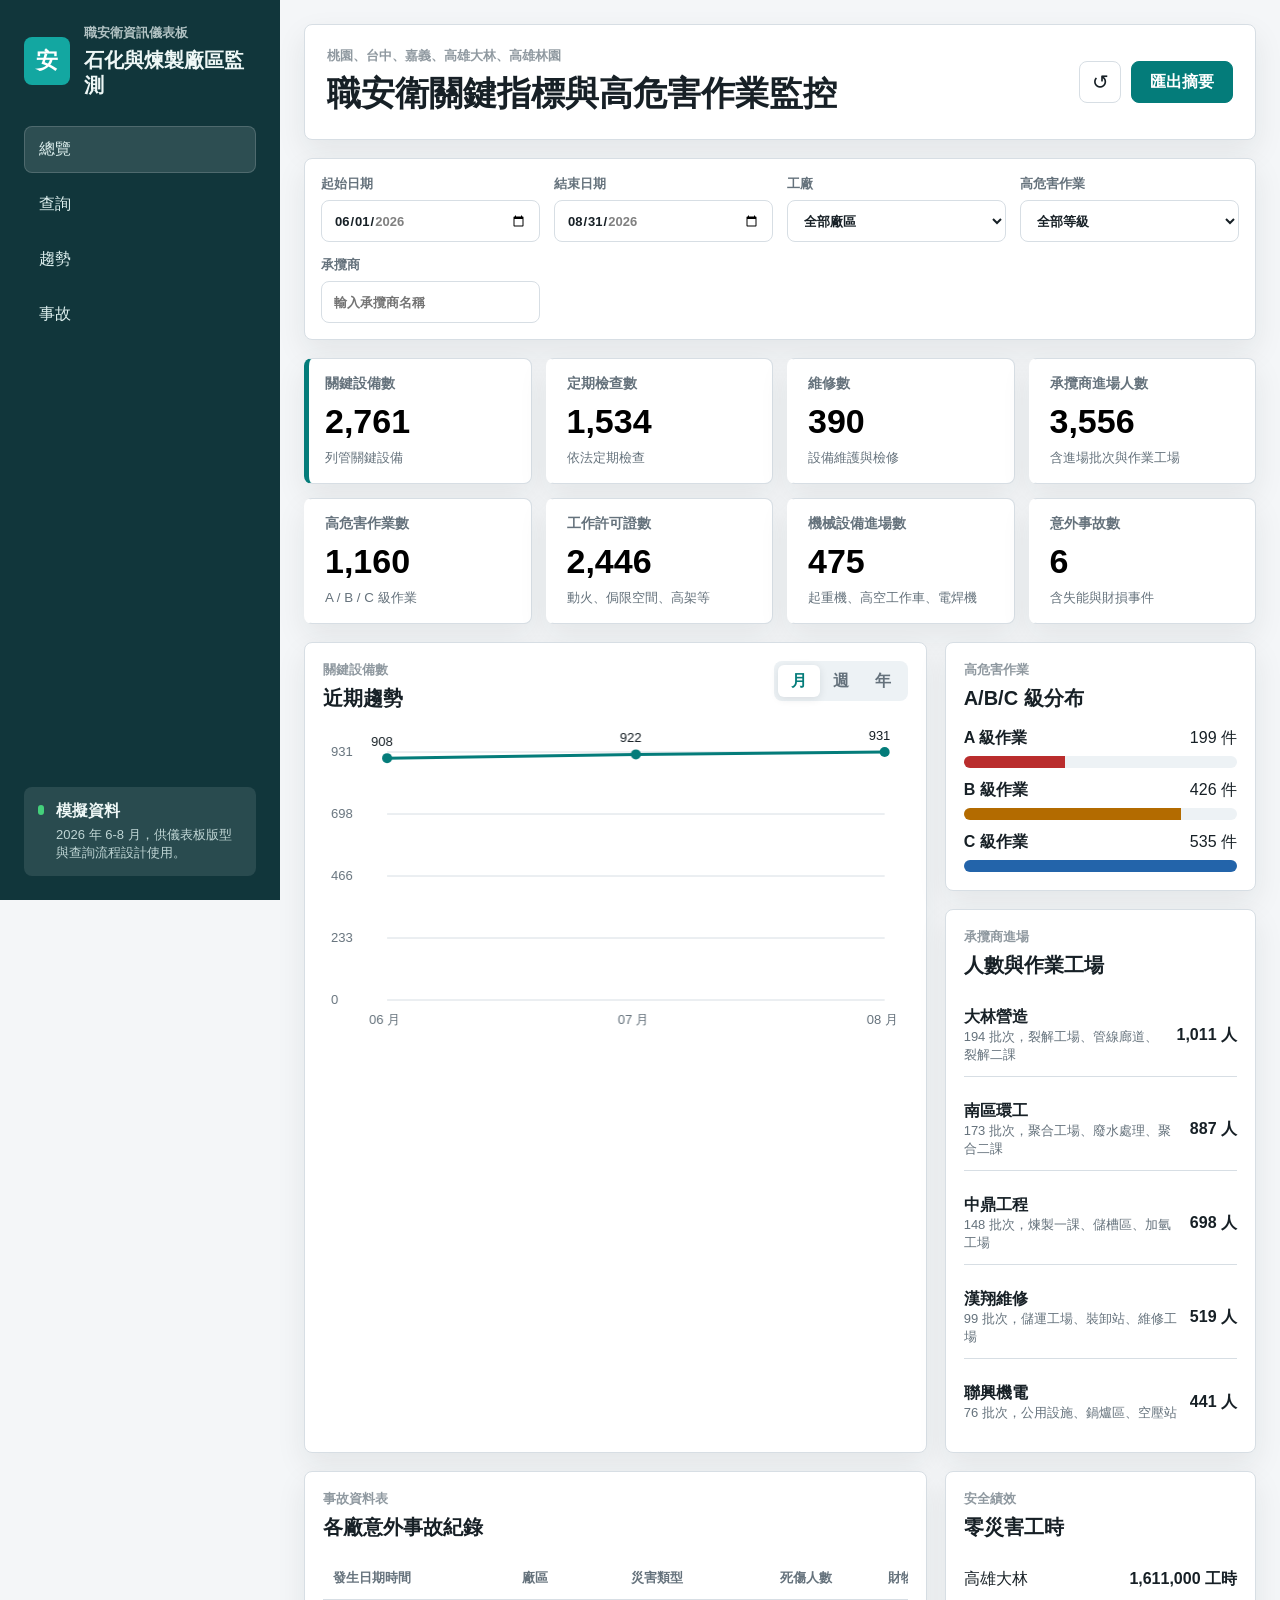
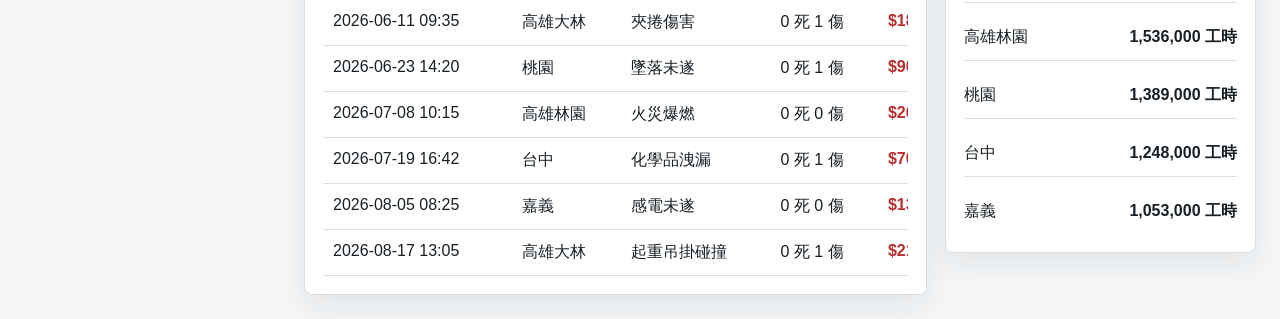
==== index.html @ ae8f13dd "1150528" ====
<!doctype html>
<html lang="zh-Hant">
<head>
  <meta charset="utf-8">
  <meta name="viewport" content="width=device-width, initial-scale=1">
  <title>職安衛資訊儀表板</title>
  <link rel="stylesheet" href="styles.css">
</head>
<body>
  <div class="app-shell">
    <aside class="sidebar" aria-label="主要導覽">
      <div class="brand">
        <div class="brand-mark">安</div>
        <div>
          <p class="eyebrow">職安衛資訊儀表板</p>
          <h1>石化與煉製廠區監測</h1>
        </div>
      </div>
      <nav>
        <a class="active" href="#overview">總覽</a>
        <a href="#query">查詢</a>
        <a href="#trend">趨勢</a>
        <a href="#incident">事故</a>
      </nav>
      <div class="status-panel">
        <span class="status-dot"></span>
        <div>
          <strong>模擬資料</strong>
          <p>2026 年 6-8 月，供儀表板版型與查詢流程設計使用。</p>
        </div>
      </div>
    </aside>

    <main>
      <section class="topbar">
        <div>
          <p class="eyebrow">桃園、台中、嘉義、高雄大林、高雄林園</p>
          <h2>職安衛關鍵指標與高危害作業監控</h2>
        </div>
        <div class="topbar-actions">
          <button class="icon-button" id="resetFilters" title="重設查詢條件" aria-label="重設查詢條件">↺</button>
          <button class="primary-button" id="exportSummary">匯出摘要</button>
        </div>
      </section>

      <section class="filters" id="query" aria-label="查詢條件">
        <label>
          起始日期
          <input id="startDateFilter" type="date" value="2026-06-01" min="2026-06-01" max="2026-08-31">
        </label>
        <label>
          結束日期
          <input id="endDateFilter" type="date" value="2026-08-31" min="2026-06-01" max="2026-08-31">
        </label>
        <label>
          工廠
          <select id="plantFilter">
            <option value="all">全部廠區</option>
          </select>
        </label>
        <label>
          高危害作業
          <select id="hazardFilter">
            <option value="all">全部等級</option>
            <option value="A">A 級作業</option>
            <option value="B">B 級作業</option>
            <option value="C">C 級作業</option>
          </select>
        </label>
        <label>
          承攬商
          <input id="contractorFilter" type="search" placeholder="輸入承攬商名稱">
        </label>
      </section>

      <section class="summary-grid" id="overview" aria-label="關鍵指標">
        <button class="metric-card active" data-metric="equipment">
          <span>關鍵設備數</span>
          <strong id="metricEquipment">0</strong>
          <small>列管關鍵設備</small>
        </button>
        <button class="metric-card" data-metric="inspection">
          <span>定期檢查數</span>
          <strong id="metricInspection">0</strong>
          <small>依法定期檢查</small>
        </button>
        <button class="metric-card" data-metric="maintenance">
          <span>維修數</span>
          <strong id="metricMaintenance">0</strong>
          <small>設備維護與檢修</small>
        </button>
        <button class="metric-card" data-metric="contractors">
          <span>承攬商進場人數</span>
          <strong id="metricContractors">0</strong>
          <small>含進場批次與作業工場</small>
        </button>
        <button class="metric-card" data-metric="hazard">
          <span>高危害作業數</span>
          <strong id="metricHazard">0</strong>
          <small>A / B / C 級作業</small>
        </button>
        <button class="metric-card" data-metric="permits">
          <span>工作許可證數</span>
          <strong id="metricPermits">0</strong>
          <small>動火、侷限空間、高架等</small>
        </button>
        <button class="metric-card" data-metric="machines">
          <span>機械設備進場數</span>
          <strong id="metricMachines">0</strong>
          <small>起重機、高空工作車、電焊機</small>
        </button>
        <button class="metric-card danger" data-metric="incidents">
          <span>意外事故數</span>
          <strong id="metricIncidents">0</strong>
          <small>含失能與財損事件</small>
        </button>
      </section>

      <section class="content-grid">
        <article class="panel large" id="trend">
          <div class="panel-header">
            <div>
              <p class="eyebrow" id="trendSubtitle">關鍵設備數</p>
              <h3>近期趨勢</h3>
            </div>
            <div class="segmented" role="group" aria-label="趨勢粒度">
              <button class="active" data-grain="month">月</button>
              <button data-grain="week">週</button>
              <button data-grain="year">年</button>
            </div>
          </div>
          <canvas id="trendCanvas" width="900" height="320" aria-label="近期趨勢圖"></canvas>
        </article>

        <article class="panel">
          <div class="panel-header">
            <div>
              <p class="eyebrow">高危害作業</p>
              <h3>A/B/C 級分布</h3>
            </div>
          </div>
          <div class="hazard-bars" id="hazardBars"></div>
        </article>

        <article class="panel">
          <div class="panel-header">
            <div>
              <p class="eyebrow">承攬商進場</p>
              <h3>人數與作業工場</h3>
            </div>
          </div>
          <div class="contractor-list" id="contractorList"></div>
        </article>
      </section>

      <section class="content-grid bottom-grid">
        <article class="panel large" id="incident">
          <div class="panel-header">
            <div>
              <p class="eyebrow">事故資料表</p>
              <h3>各廠意外事故紀錄</h3>
            </div>
          </div>
          <div class="table-wrap">
            <table>
              <thead>
                <tr>
                  <th>發生日期時間</th>
                  <th>廠區</th>
                  <th>災害類型</th>
                  <th>死傷人數</th>
                  <th>財物損失</th>
                  <th>停工天數</th>
                </tr>
              </thead>
              <tbody id="incidentRows"></tbody>
            </table>
          </div>
        </article>

        <article class="panel">
          <div class="panel-header">
            <div>
              <p class="eyebrow">安全績效</p>
              <h3>零災害工時</h3>
            </div>
          </div>
          <div class="zero-hours" id="zeroHours"></div>
        </article>
      </section>
    </main>
  </div>

  <script src="app.js"></script>
</body>
</html>
---- styles.css ----
:root {
  --bg: #f4f6f8;
  --surface: #ffffff;
  --surface-2: #edf2f5;
  --ink: #172026;
  --muted: #65727c;
  --line: #d7dee4;
  --teal: #047c7a;
  --blue: #2364aa;
  --amber: #b36b00;
  --red: #ba2d2d;
  --green: #247a3d;
  --shadow: 0 12px 30px rgba(23, 32, 38, 0.08);
}

* {
  box-sizing: border-box;
}

body {
  margin: 0;
  color: var(--ink);
  background: var(--bg);
  font-family: "Microsoft JhengHei", "Noto Sans TC", Arial, sans-serif;
}

button,
input,
select {
  font: inherit;
}

button {
  cursor: pointer;
}

.app-shell {
  min-height: 100vh;
  display: grid;
  grid-template-columns: 280px minmax(0, 1fr);
}

.sidebar {
  position: sticky;
  top: 0;
  height: 100vh;
  padding: 24px;
  color: #eef7f6;
  background: #11363b;
  display: flex;
  flex-direction: column;
  gap: 28px;
}

.brand {
  display: flex;
  gap: 14px;
  align-items: center;
}

.brand-mark {
  width: 48px;
  height: 48px;
  border-radius: 8px;
  background: #13a7a1;
  color: white;
  display: grid;
  place-items: center;
  font-weight: 800;
  font-size: 22px;
}

.brand h1,
.topbar h2,
.panel h3 {
  margin: 0;
  letter-spacing: 0;
}

.brand h1 {
  font-size: 20px;
  line-height: 1.25;
}

.eyebrow {
  margin: 0 0 6px;
  color: inherit;
  opacity: 0.72;
  font-size: 13px;
  font-weight: 700;
}

nav {
  display: grid;
  gap: 8px;
}

nav a {
  color: #dceeed;
  text-decoration: none;
  padding: 12px 14px;
  border-radius: 8px;
  border: 1px solid transparent;
}

nav a.active,
nav a:hover {
  background: rgba(255, 255, 255, 0.12);
  border-color: rgba(255, 255, 255, 0.16);
}

.status-panel {
  margin-top: auto;
  display: flex;
  gap: 12px;
  padding: 14px;
  border-radius: 8px;
  background: rgba(255, 255, 255, 0.1);
}

.status-panel p {
  margin: 4px 0 0;
  color: #bfd5d4;
  font-size: 13px;
}

.status-dot {
  width: 10px;
  height: 10px;
  margin-top: 4px;
  border-radius: 999px;
  background: #44d07b;
}

main {
  padding: 24px;
  display: grid;
  gap: 18px;
}

.topbar,
.filters,
.panel,
.metric-card {
  background: var(--surface);
  border: 1px solid var(--line);
  box-shadow: var(--shadow);
}

.topbar {
  display: flex;
  justify-content: space-between;
  gap: 16px;
  align-items: center;
  padding: 22px;
  border-radius: 8px;
}

.topbar .eyebrow,
.panel .eyebrow {
  color: var(--muted);
}

.topbar h2 {
  font-size: clamp(24px, 3vw, 34px);
}

.topbar-actions {
  display: flex;
  gap: 10px;
  flex-wrap: wrap;
}

.icon-button,
.primary-button {
  min-height: 42px;
  border-radius: 8px;
  border: 1px solid var(--line);
  background: var(--surface);
  color: var(--ink);
}

.icon-button {
  width: 42px;
  font-size: 20px;
}

.primary-button {
  padding: 0 18px;
  background: var(--teal);
  color: #fff;
  border-color: var(--teal);
  font-weight: 700;
}

.filters {
  display: grid;
  grid-template-columns: repeat(4, minmax(150px, 1fr));
  gap: 14px;
  padding: 16px;
  border-radius: 8px;
}

label {
  display: grid;
  gap: 7px;
  color: var(--muted);
  font-size: 13px;
  font-weight: 700;
}

select,
input {
  width: 100%;
  min-height: 42px;
  border-radius: 8px;
  border: 1px solid var(--line);
  background: var(--surface);
  color: var(--ink);
  padding: 0 12px;
}

.summary-grid {
  display: grid;
  grid-template-columns: repeat(4, minmax(0, 1fr));
  gap: 14px;
}

.metric-card {
  min-height: 126px;
  border-radius: 8px;
  padding: 16px;
  text-align: left;
  display: grid;
  gap: 6px;
  align-content: space-between;
  border-left: 5px solid transparent;
}

.metric-card span {
  color: var(--muted);
  font-size: 14px;
  font-weight: 700;
}

.metric-card strong {
  font-size: 34px;
  line-height: 1;
}

.metric-card small {
  color: var(--muted);
}

.metric-card.active {
  border-left-color: var(--teal);
}

.metric-card.danger.active {
  border-left-color: var(--red);
}

.content-grid {
  display: grid;
  grid-template-columns: minmax(0, 2fr) minmax(300px, 1fr);
  gap: 18px;
}

.bottom-grid {
  align-items: start;
}

.panel {
  border-radius: 8px;
  padding: 18px;
  min-width: 0;
}

.panel.large {
  grid-row: span 2;
}

.panel-header {
  display: flex;
  align-items: start;
  justify-content: space-between;
  gap: 12px;
  margin-bottom: 16px;
}

.panel h3 {
  font-size: 20px;
}

.segmented {
  display: inline-flex;
  padding: 4px;
  background: var(--surface-2);
  border-radius: 8px;
}

.segmented button {
  border: 0;
  min-width: 42px;
  min-height: 32px;
  border-radius: 6px;
  background: transparent;
  color: var(--muted);
  font-weight: 700;
}

.segmented button.active {
  background: var(--surface);
  color: var(--teal);
  box-shadow: 0 2px 8px rgba(23, 32, 38, 0.1);
}

canvas {
  width: 100%;
  height: 320px;
  display: block;
}

.hazard-bars,
.contractor-list,
.zero-hours {
  display: grid;
  gap: 12px;
}

.bar-row {
  display: grid;
  gap: 7px;
}

.bar-meta,
.list-row,
.zero-row {
  display: flex;
  justify-content: space-between;
  gap: 12px;
  align-items: center;
}

.bar-track {
  height: 12px;
  background: var(--surface-2);
  border-radius: 999px;
  overflow: hidden;
}

.bar-fill {
  height: 100%;
  background: var(--teal);
}

.bar-fill.a {
  background: var(--red);
}

.bar-fill.b {
  background: var(--amber);
}

.bar-fill.c {
  background: var(--blue);
}

.list-row,
.zero-row {
  padding: 12px 0;
  border-bottom: 1px solid var(--line);
}

.list-row:last-child,
.zero-row:last-child {
  border-bottom: 0;
}

.list-row strong,
.zero-row strong {
  white-space: nowrap;
}

.meta-text {
  color: var(--muted);
  font-size: 13px;
}

.table-wrap {
  overflow-x: auto;
}

table {
  width: 100%;
  border-collapse: collapse;
  min-width: 760px;
}

th,
td {
  padding: 12px 10px;
  border-bottom: 1px solid var(--line);
  text-align: left;
  vertical-align: top;
}

th {
  color: var(--muted);
  font-size: 13px;
  white-space: nowrap;
}

.loss {
  color: var(--red);
  font-weight: 700;
}

@media (max-width: 1120px) {
  .app-shell {
    grid-template-columns: 1fr;
  }

  .sidebar {
    position: static;
    height: auto;
  }

  nav {
    grid-template-columns: repeat(4, 1fr);
  }

  .filters,
  .summary-grid {
    grid-template-columns: repeat(2, minmax(0, 1fr));
  }
}

@media (max-width: 760px) {
  main,
  .sidebar {
    padding: 16px;
  }

  .topbar,
  .panel-header,
  .content-grid {
    display: grid;
  }

  .content-grid {
    grid-template-columns: 1fr;
  }

  .filters,
  .summary-grid,
  nav {
    grid-template-columns: 1fr;
  }

  .topbar h2 {
    font-size: 24px;
  }
}
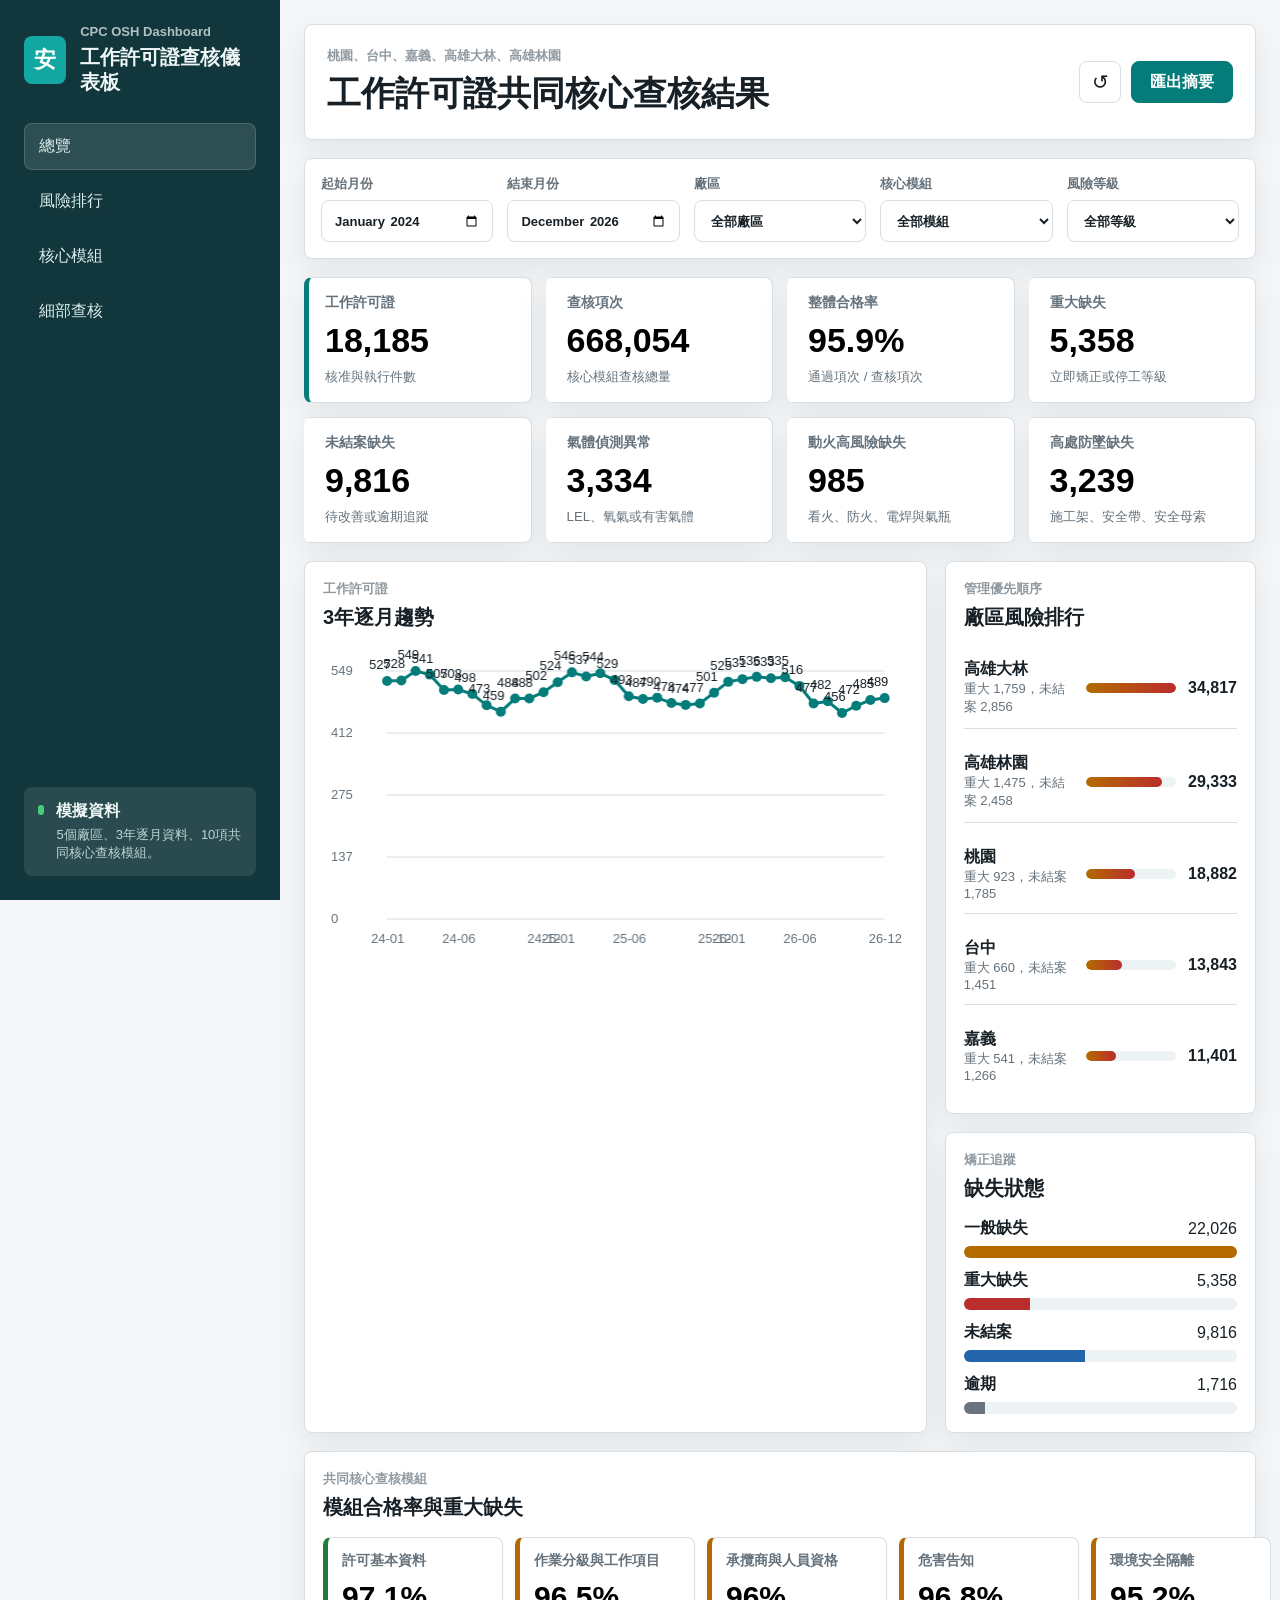
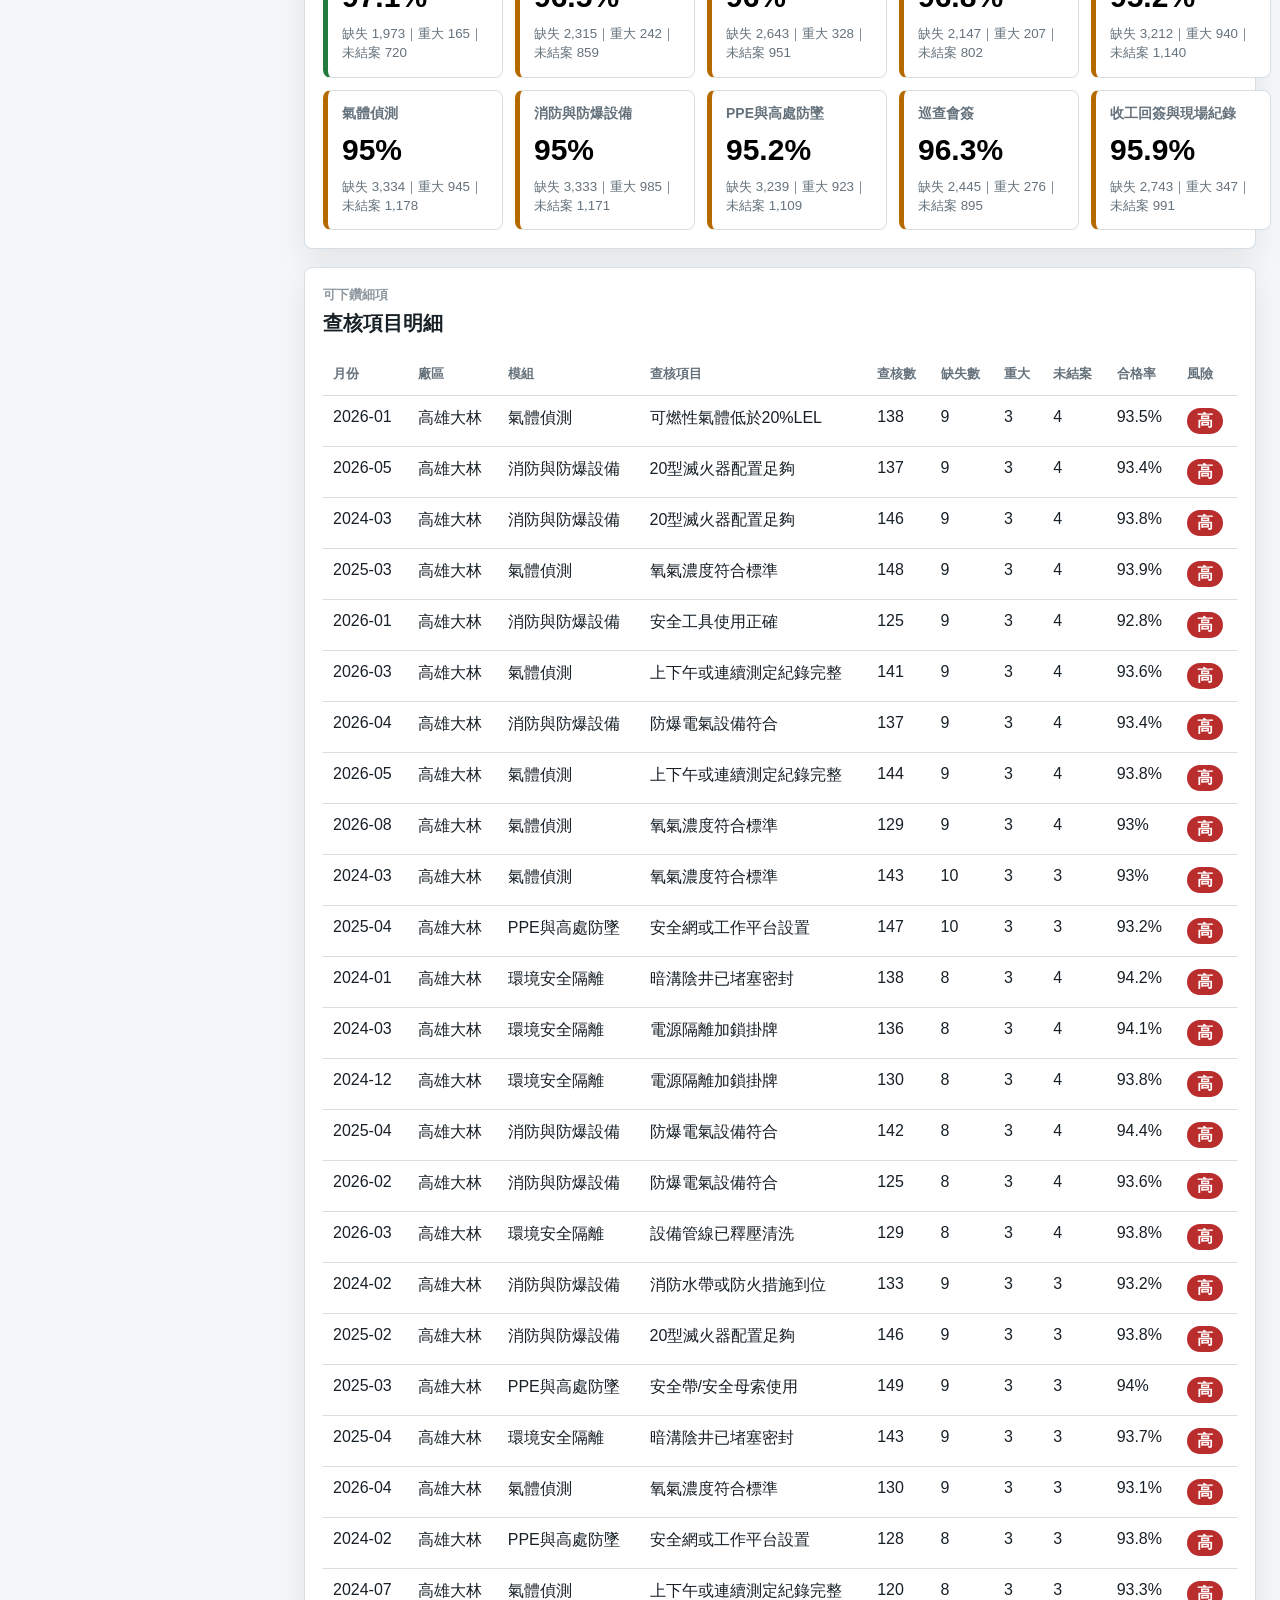
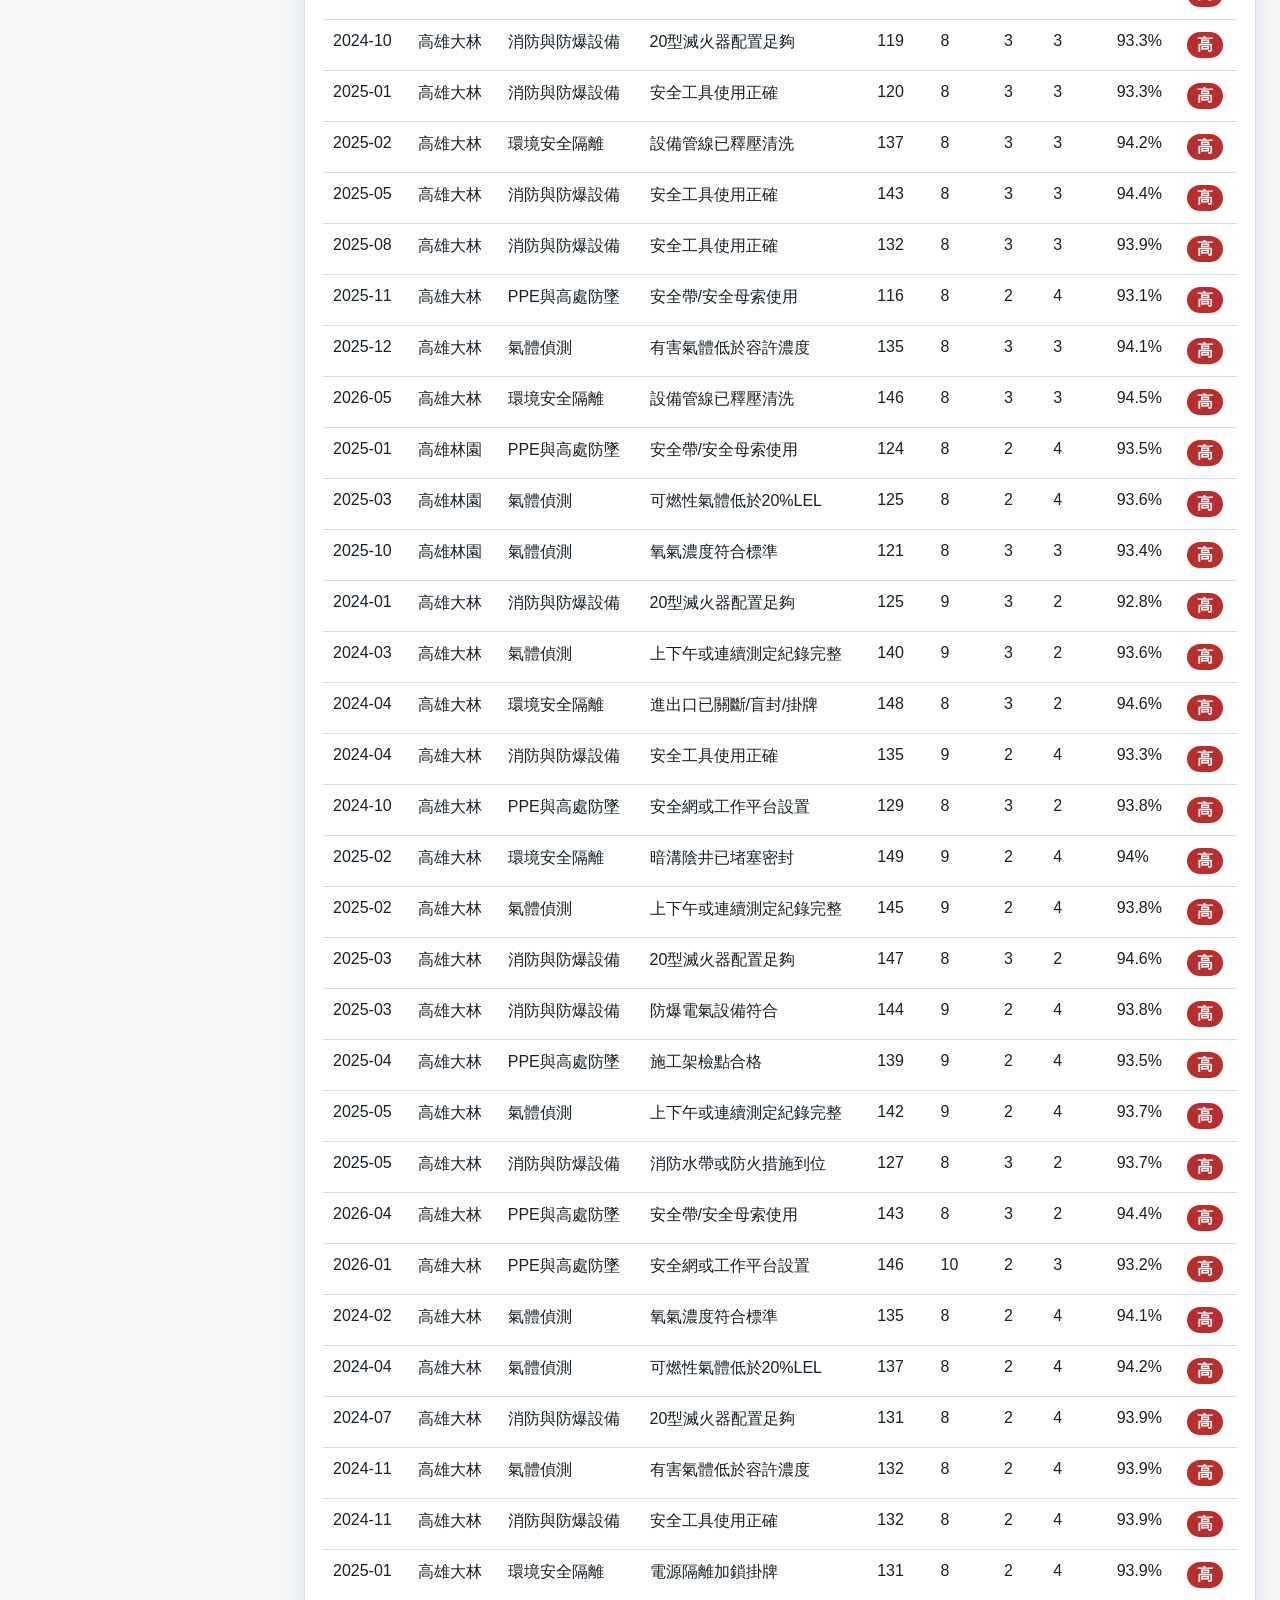
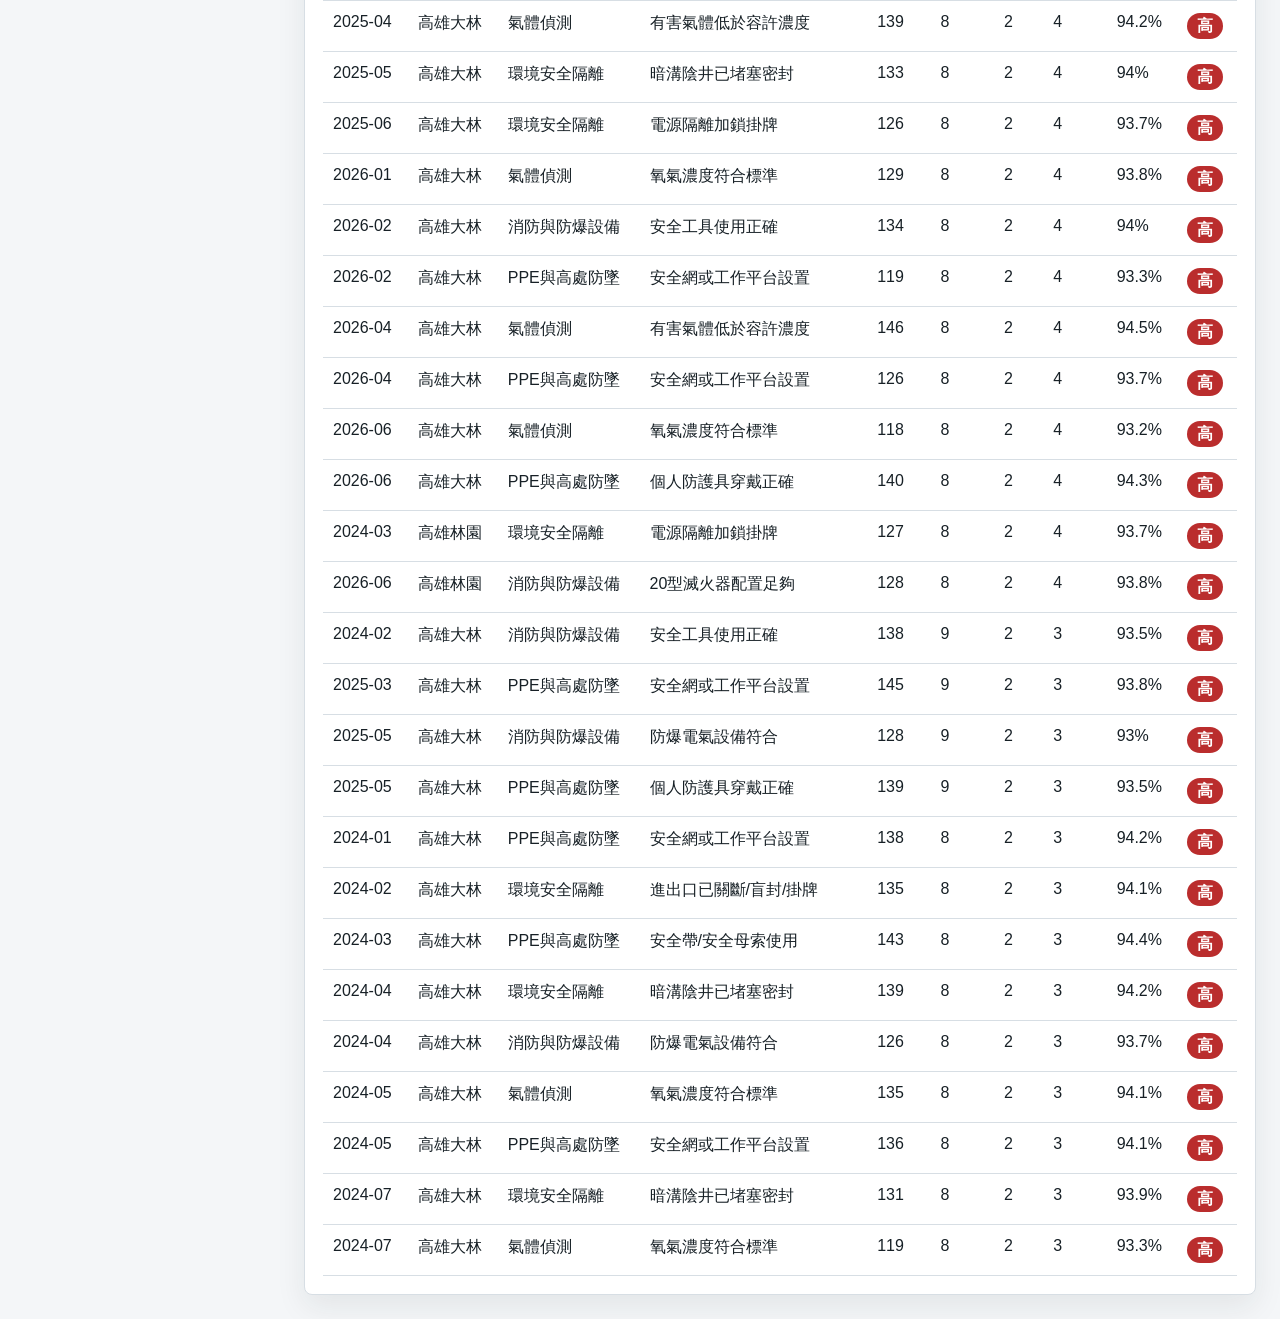
==== commit 2138f230: "1150530" ====
--- a/index.html
+++ b/index.html
@@ -3,30 +3,30 @@
 <head>
   <meta charset="utf-8">
   <meta name="viewport" content="width=device-width, initial-scale=1">
-  <title>職安衛資訊儀表板</title>
+  <title>職安衛工作許可證查核儀表板</title>
   <link rel="stylesheet" href="styles.css">
 </head>
 <body>
   <div class="app-shell">
-    <aside class="sidebar" aria-label="主要導覽">
+    <aside class="sidebar" aria-label="主選單">
       <div class="brand">
         <div class="brand-mark">安</div>
         <div>
-          <p class="eyebrow">職安衛資訊儀表板</p>
-          <h1>石化與煉製廠區監測</h1>
+          <p class="eyebrow">CPC OSH Dashboard</p>
+          <h1>工作許可證查核儀表板</h1>
         </div>
       </div>
       <nav>
         <a class="active" href="#overview">總覽</a>
-        <a href="#query">查詢</a>
-        <a href="#trend">趨勢</a>
-        <a href="#incident">事故</a>
+        <a href="#risk">風險排行</a>
+        <a href="#modules">核心模組</a>
+        <a href="#details">細部查核</a>
       </nav>
       <div class="status-panel">
         <span class="status-dot"></span>
         <div>
           <strong>模擬資料</strong>
-          <p>2026 年 6-8 月，供儀表板版型與查詢流程設計使用。</p>
+          <p>5個廠區、3年逐月資料、10項共同核心查核模組。</p>
         </div>
       </div>
     </aside>
@@ -35,162 +35,161 @@
       <section class="topbar">
         <div>
           <p class="eyebrow">桃園、台中、嘉義、高雄大林、高雄林園</p>
-          <h2>職安衛關鍵指標與高危害作業監控</h2>
+          <h2>工作許可證共同核心查核結果</h2>
         </div>
         <div class="topbar-actions">
-          <button class="icon-button" id="resetFilters" title="重設查詢條件" aria-label="重設查詢條件">↺</button>
+          <button class="icon-button" id="resetFilters" title="重設篩選" aria-label="重設篩選">↺</button>
           <button class="primary-button" id="exportSummary">匯出摘要</button>
         </div>
       </section>
 
-      <section class="filters" id="query" aria-label="查詢條件">
+      <section class="filters" aria-label="篩選條件">
         <label>
-          起始日期
-          <input id="startDateFilter" type="date" value="2026-06-01" min="2026-06-01" max="2026-08-31">
+          起始月份
+          <input id="startMonthFilter" type="month" value="2024-01" min="2024-01" max="2026-12">
         </label>
         <label>
-          結束日期
-          <input id="endDateFilter" type="date" value="2026-08-31" min="2026-06-01" max="2026-08-31">
+          結束月份
+          <input id="endMonthFilter" type="month" value="2026-12" min="2024-01" max="2026-12">
         </label>
         <label>
-          工廠
+          廠區
           <select id="plantFilter">
             <option value="all">全部廠區</option>
           </select>
         </label>
         <label>
-          高危害作業
-          <select id="hazardFilter">
-            <option value="all">全部等級</option>
-            <option value="A">A 級作業</option>
-            <option value="B">B 級作業</option>
-            <option value="C">C 級作業</option>
+          核心模組
+          <select id="moduleFilter">
+            <option value="all">全部模組</option>
           </select>
         </label>
         <label>
-          承攬商
-          <input id="contractorFilter" type="search" placeholder="輸入承攬商名稱">
+          風險等級
+          <select id="riskFilter">
+            <option value="all">全部等級</option>
+            <option value="高">高</option>
+            <option value="中">中</option>
+            <option value="低">低</option>
+          </select>
         </label>
       </section>
 
       <section class="summary-grid" id="overview" aria-label="關鍵指標">
-        <button class="metric-card active" data-metric="equipment">
-          <span>關鍵設備數</span>
-          <strong id="metricEquipment">0</strong>
-          <small>列管關鍵設備</small>
+        <button class="metric-card active" data-metric="permits">
+          <span>工作許可證</span>
+          <strong id="metricPermits">0</strong>
+          <small>核准與執行件數</small>
         </button>
-        <button class="metric-card" data-metric="inspection">
-          <span>定期檢查數</span>
-          <strong id="metricInspection">0</strong>
-          <small>依法定期檢查</small>
+        <button class="metric-card" data-metric="checks">
+          <span>查核項次</span>
+          <strong id="metricChecks">0</strong>
+          <small>核心模組查核總量</small>
         </button>
-        <button class="metric-card" data-metric="maintenance">
-          <span>維修數</span>
-          <strong id="metricMaintenance">0</strong>
-          <small>設備維護與檢修</small>
+        <button class="metric-card" data-metric="passRate">
+          <span>整體合格率</span>
+          <strong id="metricPassRate">0%</strong>
+          <small>通過項次 / 查核項次</small>
         </button>
-        <button class="metric-card" data-metric="contractors">
-          <span>承攬商進場人數</span>
-          <strong id="metricContractors">0</strong>
-          <small>含進場批次與作業工場</small>
+        <button class="metric-card danger" data-metric="critical">
+          <span>重大缺失</span>
+          <strong id="metricCritical">0</strong>
+          <small>立即矯正或停工等級</small>
         </button>
-        <button class="metric-card" data-metric="hazard">
-          <span>高危害作業數</span>
-          <strong id="metricHazard">0</strong>
-          <small>A / B / C 級作業</small>
+        <button class="metric-card" data-metric="open">
+          <span>未結案缺失</span>
+          <strong id="metricOpen">0</strong>
+          <small>待改善或逾期追蹤</small>
         </button>
-        <button class="metric-card" data-metric="permits">
-          <span>工作許可證數</span>
-          <strong id="metricPermits">0</strong>
-          <small>動火、侷限空間、高架等</small>
+        <button class="metric-card" data-metric="gas">
+          <span>氣體偵測異常</span>
+          <strong id="metricGas">0</strong>
+          <small>LEL、氧氣或有害氣體</small>
         </button>
-        <button class="metric-card" data-metric="machines">
-          <span>機械設備進場數</span>
-          <strong id="metricMachines">0</strong>
-          <small>起重機、高空工作車、電焊機</small>
+        <button class="metric-card" data-metric="hotWork">
+          <span>動火高風險缺失</span>
+          <strong id="metricHotWork">0</strong>
+          <small>看火、防火、電焊與氣瓶</small>
         </button>
-        <button class="metric-card danger" data-metric="incidents">
-          <span>意外事故數</span>
-          <strong id="metricIncidents">0</strong>
-          <small>含失能與財損事件</small>
+        <button class="metric-card" data-metric="highWork">
+          <span>高處防墜缺失</span>
+          <strong id="metricHighWork">0</strong>
+          <small>施工架、安全帶、安全母索</small>
         </button>
       </section>
 
       <section class="content-grid">
-        <article class="panel large" id="trend">
+        <article class="panel large">
           <div class="panel-header">
             <div>
-              <p class="eyebrow" id="trendSubtitle">關鍵設備數</p>
-              <h3>近期趨勢</h3>
-            </div>
-            <div class="segmented" role="group" aria-label="趨勢粒度">
-              <button class="active" data-grain="month">月</button>
-              <button data-grain="week">週</button>
-              <button data-grain="year">年</button>
+              <p class="eyebrow" id="trendSubtitle">工作許可證</p>
+              <h3>3年逐月趨勢</h3>
             </div>
           </div>
-          <canvas id="trendCanvas" width="900" height="320" aria-label="近期趨勢圖"></canvas>
+          <canvas id="trendCanvas" width="900" height="320" aria-label="月趨勢圖"></canvas>
+        </article>
+
+        <article class="panel" id="risk">
+          <div class="panel-header">
+            <div>
+              <p class="eyebrow">管理優先順序</p>
+              <h3>廠區風險排行</h3>
+            </div>
+          </div>
+          <div class="plant-risk-list" id="plantRiskList"></div>
         </article>
 
         <article class="panel">
           <div class="panel-header">
             <div>
-              <p class="eyebrow">高危害作業</p>
-              <h3>A/B/C 級分布</h3>
+              <p class="eyebrow">矯正追蹤</p>
+              <h3>缺失狀態</h3>
             </div>
           </div>
-          <div class="hazard-bars" id="hazardBars"></div>
-        </article>
-
-        <article class="panel">
-          <div class="panel-header">
-            <div>
-              <p class="eyebrow">承攬商進場</p>
-              <h3>人數與作業工場</h3>
-            </div>
-          </div>
-          <div class="contractor-list" id="contractorList"></div>
+          <div class="status-bars" id="statusBars"></div>
         </article>
       </section>
 
-      <section class="content-grid bottom-grid">
-        <article class="panel large" id="incident">
-          <div class="panel-header">
-            <div>
-              <p class="eyebrow">事故資料表</p>
-              <h3>各廠意外事故紀錄</h3>
-            </div>
+      <section class="panel" id="modules">
+        <div class="panel-header">
+          <div>
+            <p class="eyebrow">共同核心查核模組</p>
+            <h3>模組合格率與重大缺失</h3>
           </div>
-          <div class="table-wrap">
-            <table>
-              <thead>
-                <tr>
-                  <th>發生日期時間</th>
-                  <th>廠區</th>
-                  <th>災害類型</th>
-                  <th>死傷人數</th>
-                  <th>財物損失</th>
-                  <th>停工天數</th>
-                </tr>
-              </thead>
-              <tbody id="incidentRows"></tbody>
-            </table>
+        </div>
+        <div class="module-grid" id="moduleGrid"></div>
+      </section>
+
+      <section class="panel" id="details">
+        <div class="panel-header">
+          <div>
+            <p class="eyebrow">可下鑽細項</p>
+            <h3>查核項目明細</h3>
           </div>
-        </article>
-
-        <article class="panel">
-          <div class="panel-header">
-            <div>
-              <p class="eyebrow">安全績效</p>
-              <h3>零災害工時</h3>
-            </div>
-          </div>
-          <div class="zero-hours" id="zeroHours"></div>
-        </article>
+        </div>
+        <div class="table-wrap">
+          <table>
+            <thead>
+              <tr>
+                <th>月份</th>
+                <th>廠區</th>
+                <th>模組</th>
+                <th>查核項目</th>
+                <th>查核數</th>
+                <th>缺失數</th>
+                <th>重大</th>
+                <th>未結案</th>
+                <th>合格率</th>
+                <th>風險</th>
+              </tr>
+            </thead>
+            <tbody id="detailRows"></tbody>
+          </table>
+        </div>
       </section>
     </main>
   </div>
 
   <script src="app.js"></script>
 </body>
-</html>+</html>
--- a/styles.css
+++ b/styles.css
@@ -195,7 +195,7 @@
 
 .filters {
   display: grid;
-  grid-template-columns: repeat(4, minmax(150px, 1fr));
+  grid-template-columns: repeat(5, minmax(150px, 1fr));
   gap: 14px;
   padding: 16px;
   border-radius: 8px;
@@ -321,9 +321,9 @@
   display: block;
 }
 
-.hazard-bars,
-.contractor-list,
-.zero-hours {
+.status-bars,
+.plant-risk-list,
+.module-grid {
   display: grid;
   gap: 12px;
 }
@@ -334,8 +334,7 @@
 }
 
 .bar-meta,
-.list-row,
-.zero-row {
+.risk-row {
   display: flex;
   justify-content: space-between;
   gap: 12px;
@@ -366,20 +365,99 @@
   background: var(--blue);
 }
 
-.list-row,
-.zero-row {
+.bar-fill.d {
+  background: #6b7280;
+}
+
+.risk-row {
   padding: 12px 0;
   border-bottom: 1px solid var(--line);
 }
 
-.list-row:last-child,
-.zero-row:last-child {
+.risk-row:last-child {
   border-bottom: 0;
 }
 
-.list-row strong,
-.zero-row strong {
+.risk-row strong {
   white-space: nowrap;
+}
+
+.risk-meter {
+  flex: 1;
+  min-width: 90px;
+  height: 10px;
+  border-radius: 999px;
+  background: var(--surface-2);
+  overflow: hidden;
+}
+
+.risk-meter span {
+  display: block;
+  height: 100%;
+  border-radius: inherit;
+  background: linear-gradient(90deg, var(--amber), var(--red));
+}
+
+.module-grid {
+  grid-template-columns: repeat(5, minmax(180px, 1fr));
+}
+
+.module-card {
+  min-height: 132px;
+  padding: 14px;
+  border-radius: 8px;
+  border: 1px solid var(--line);
+  background: var(--surface);
+  text-align: left;
+  display: grid;
+  align-content: space-between;
+  gap: 10px;
+  border-left: 5px solid var(--green);
+}
+
+.module-card span {
+  color: var(--muted);
+  font-size: 14px;
+  font-weight: 700;
+}
+
+.module-card strong {
+  font-size: 30px;
+}
+
+.module-card small {
+  color: var(--muted);
+  line-height: 1.45;
+}
+
+.module-card.warn {
+  border-left-color: var(--amber);
+}
+
+.module-card.bad {
+  border-left-color: var(--red);
+}
+
+.risk-badge {
+  display: inline-grid;
+  min-width: 36px;
+  min-height: 26px;
+  place-items: center;
+  border-radius: 999px;
+  color: #fff;
+  font-weight: 800;
+}
+
+.risk-badge.高 {
+  background: var(--red);
+}
+
+.risk-badge.中 {
+  background: var(--amber);
+}
+
+.risk-badge.低 {
+  background: var(--green);
 }
 
 .meta-text {
@@ -431,7 +509,8 @@
   }
 
   .filters,
-  .summary-grid {
+  .summary-grid,
+  .module-grid {
     grid-template-columns: repeat(2, minmax(0, 1fr));
   }
 }
@@ -454,6 +533,7 @@
 
   .filters,
   .summary-grid,
+  .module-grid,
   nav {
     grid-template-columns: 1fr;
   }
@@ -461,4 +541,4 @@
   .topbar h2 {
     font-size: 24px;
   }
-}+}
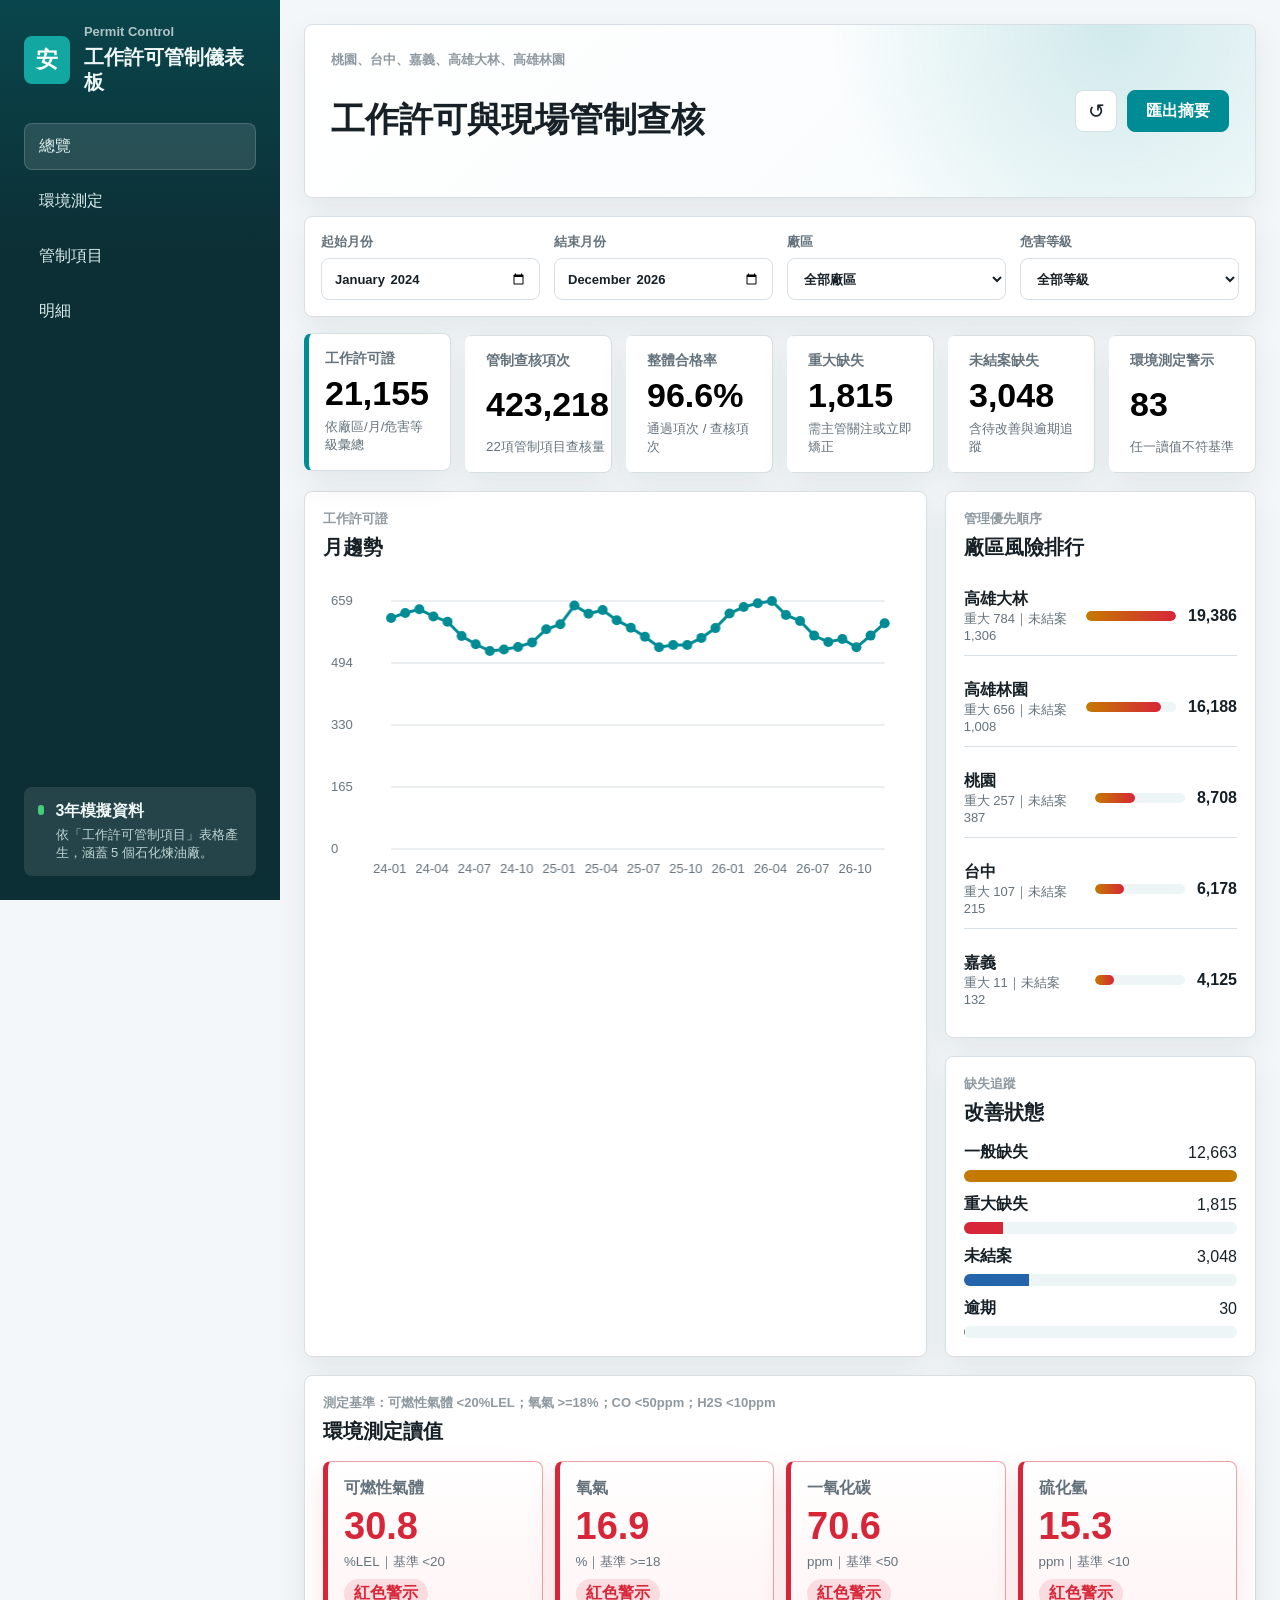
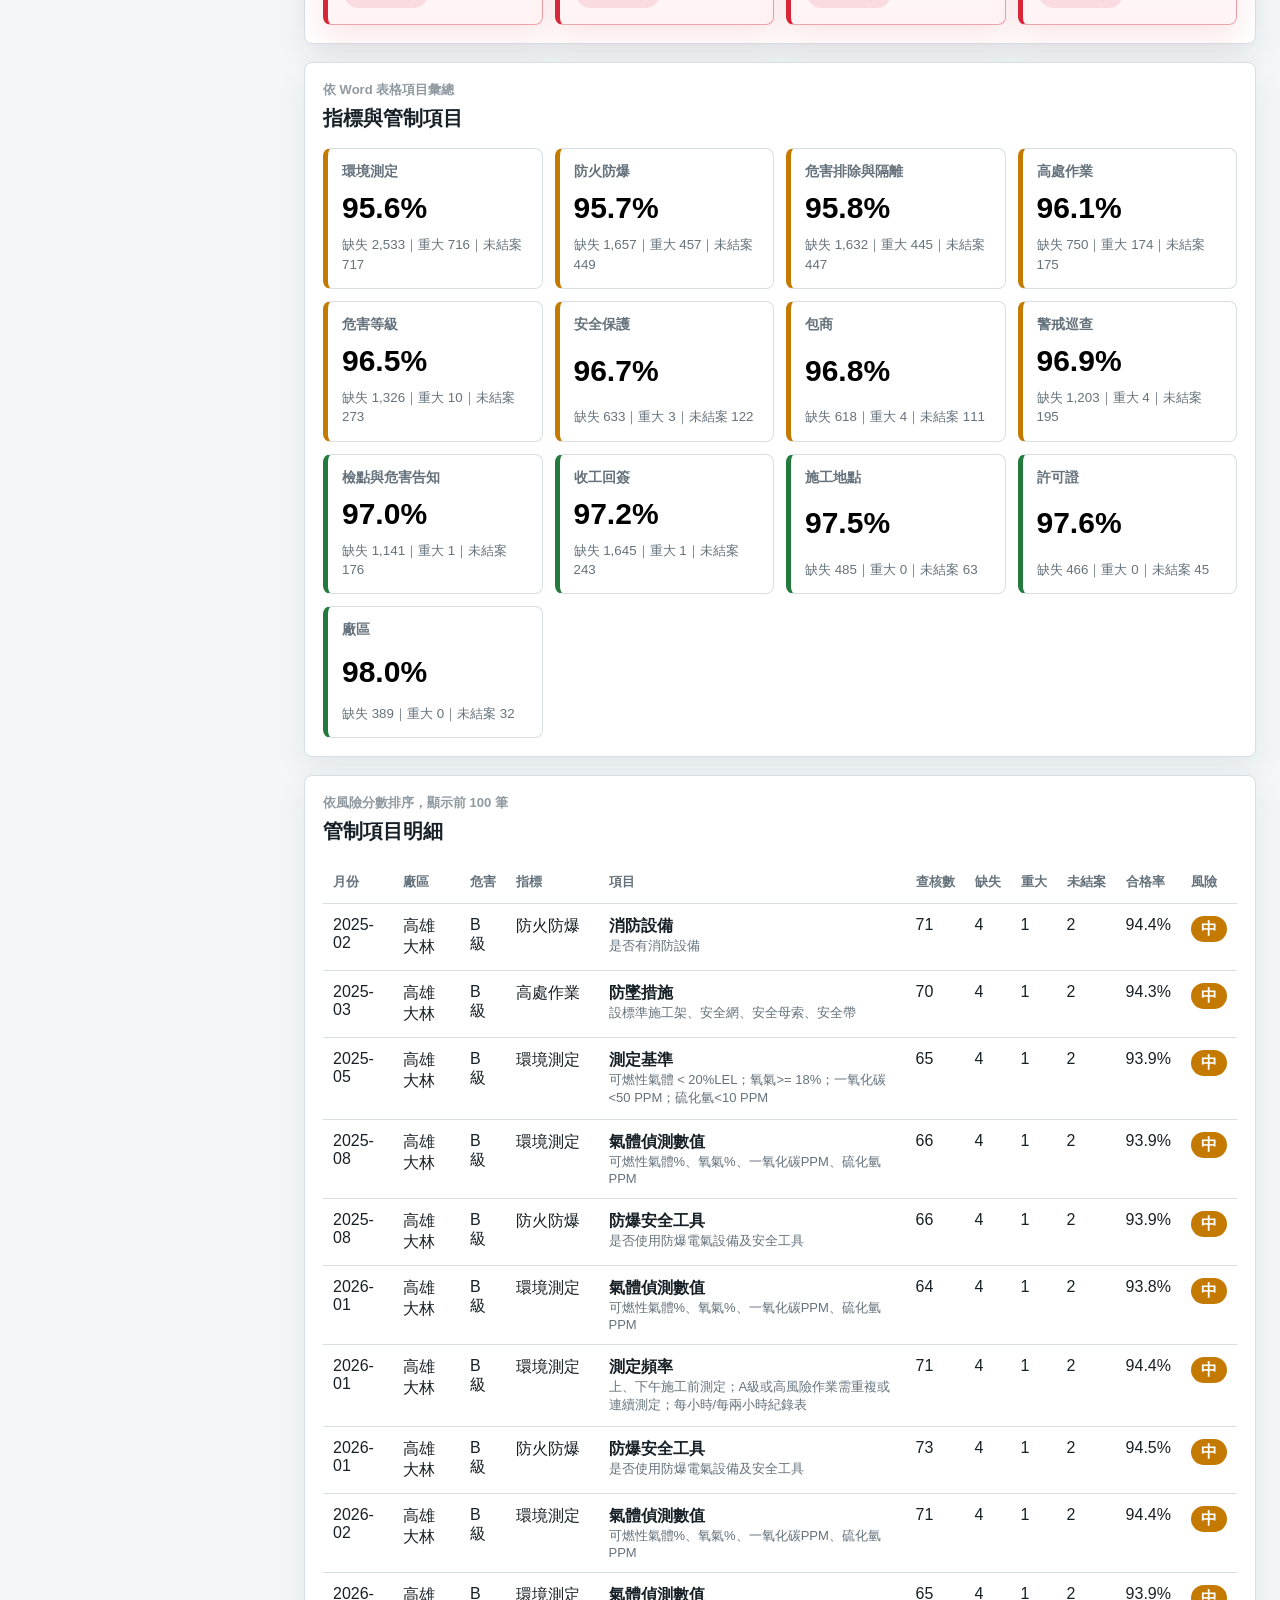
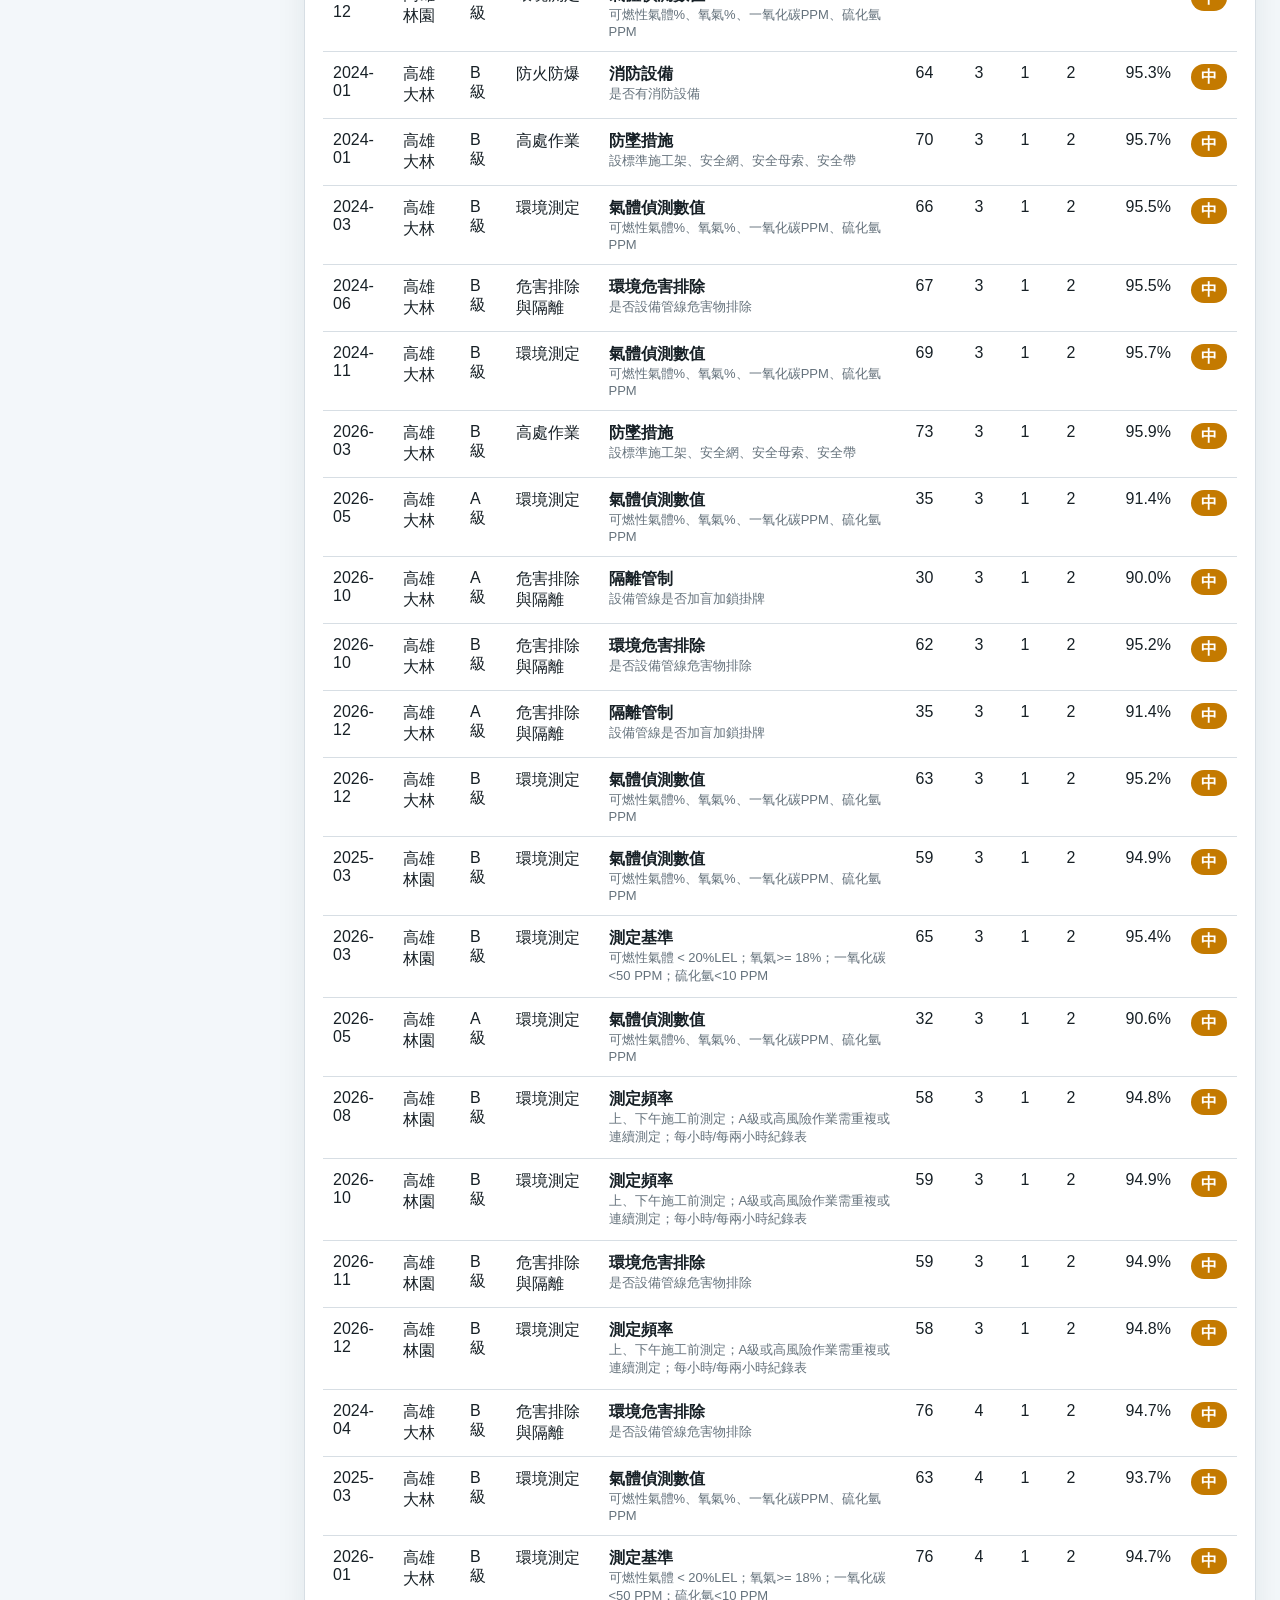
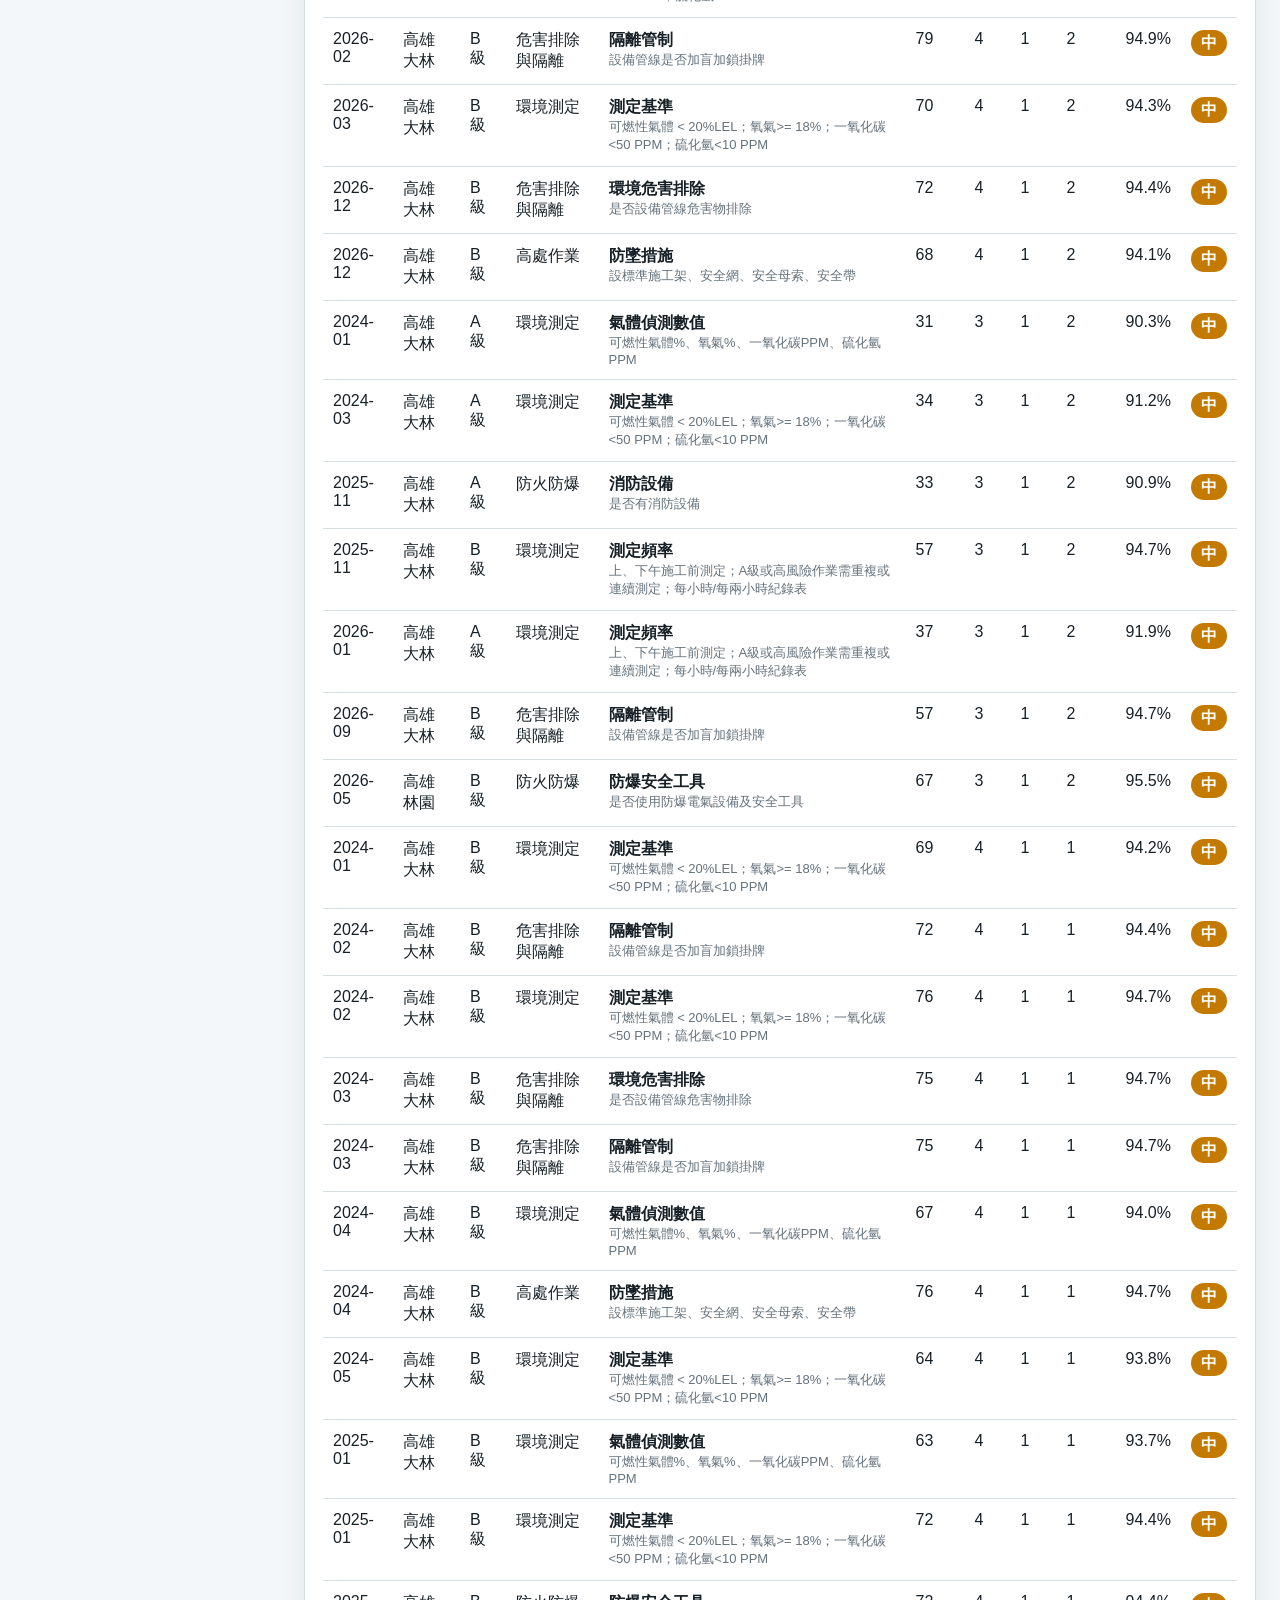
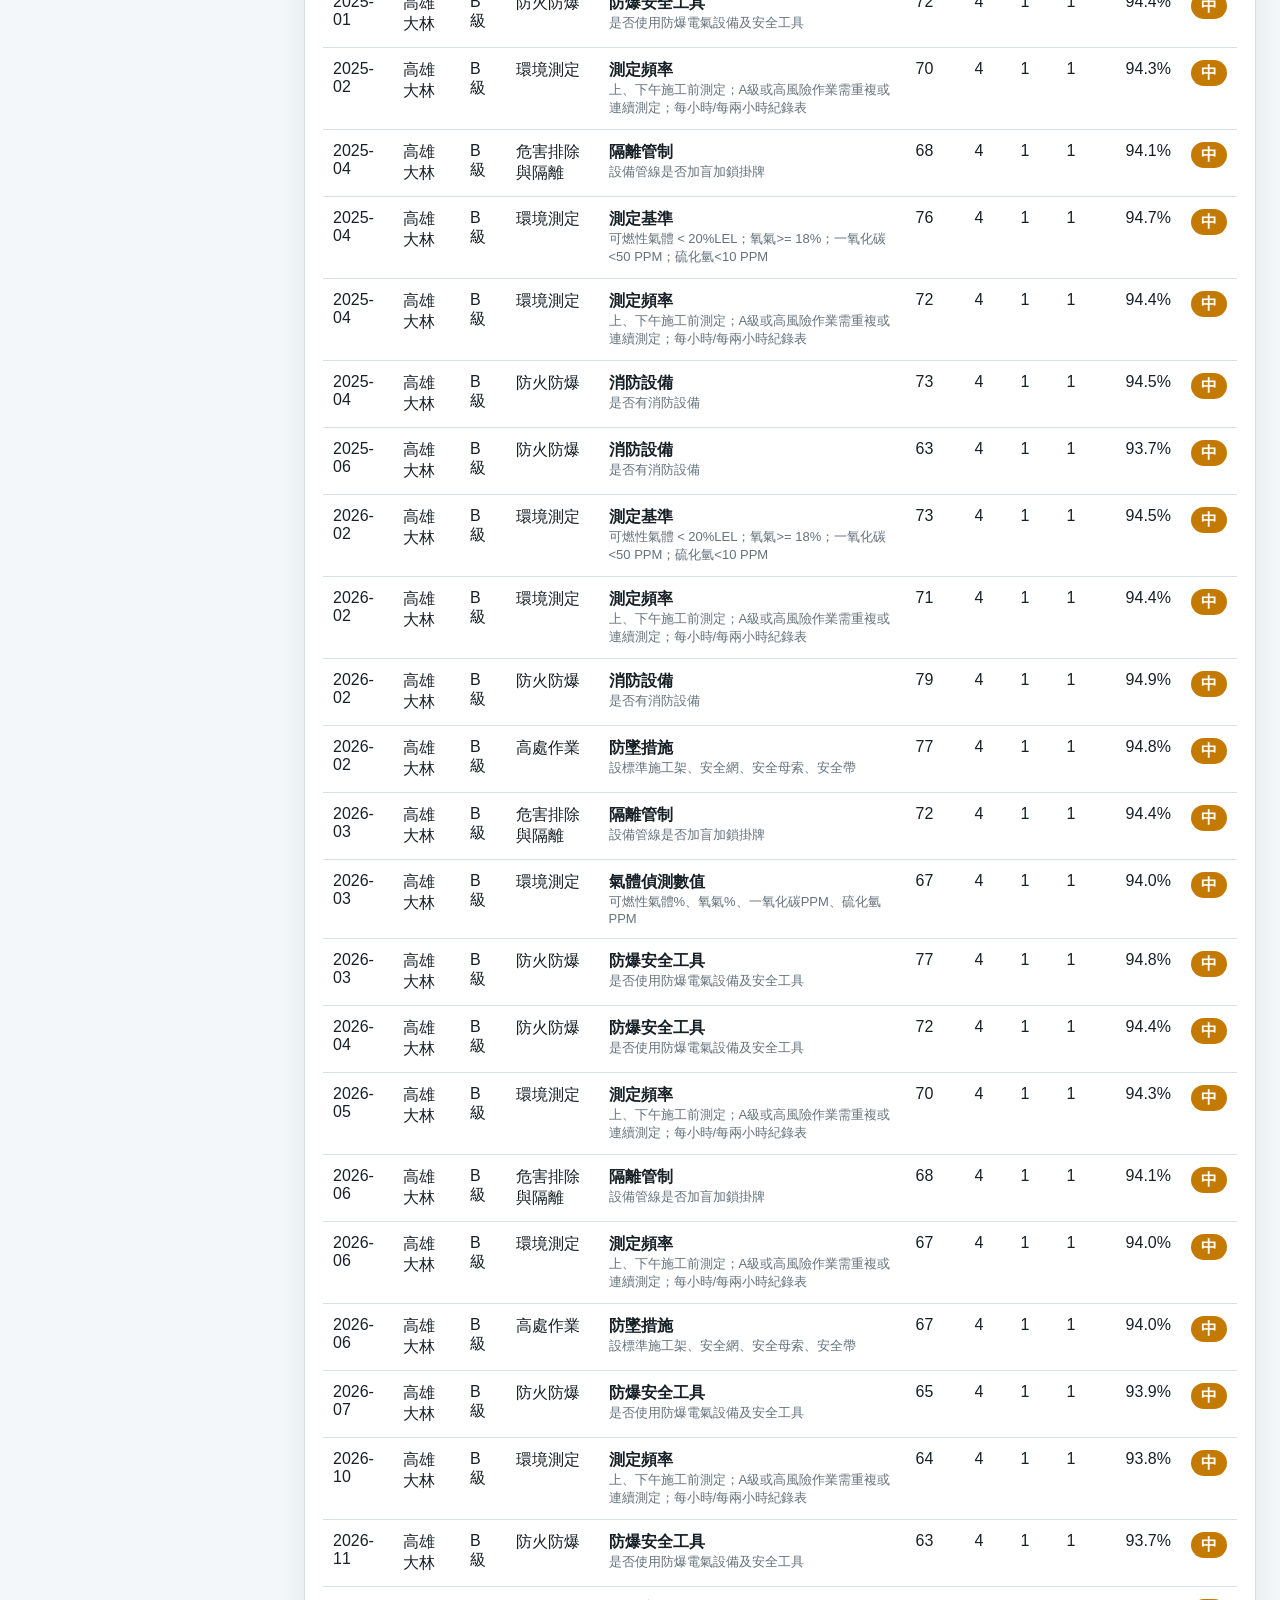
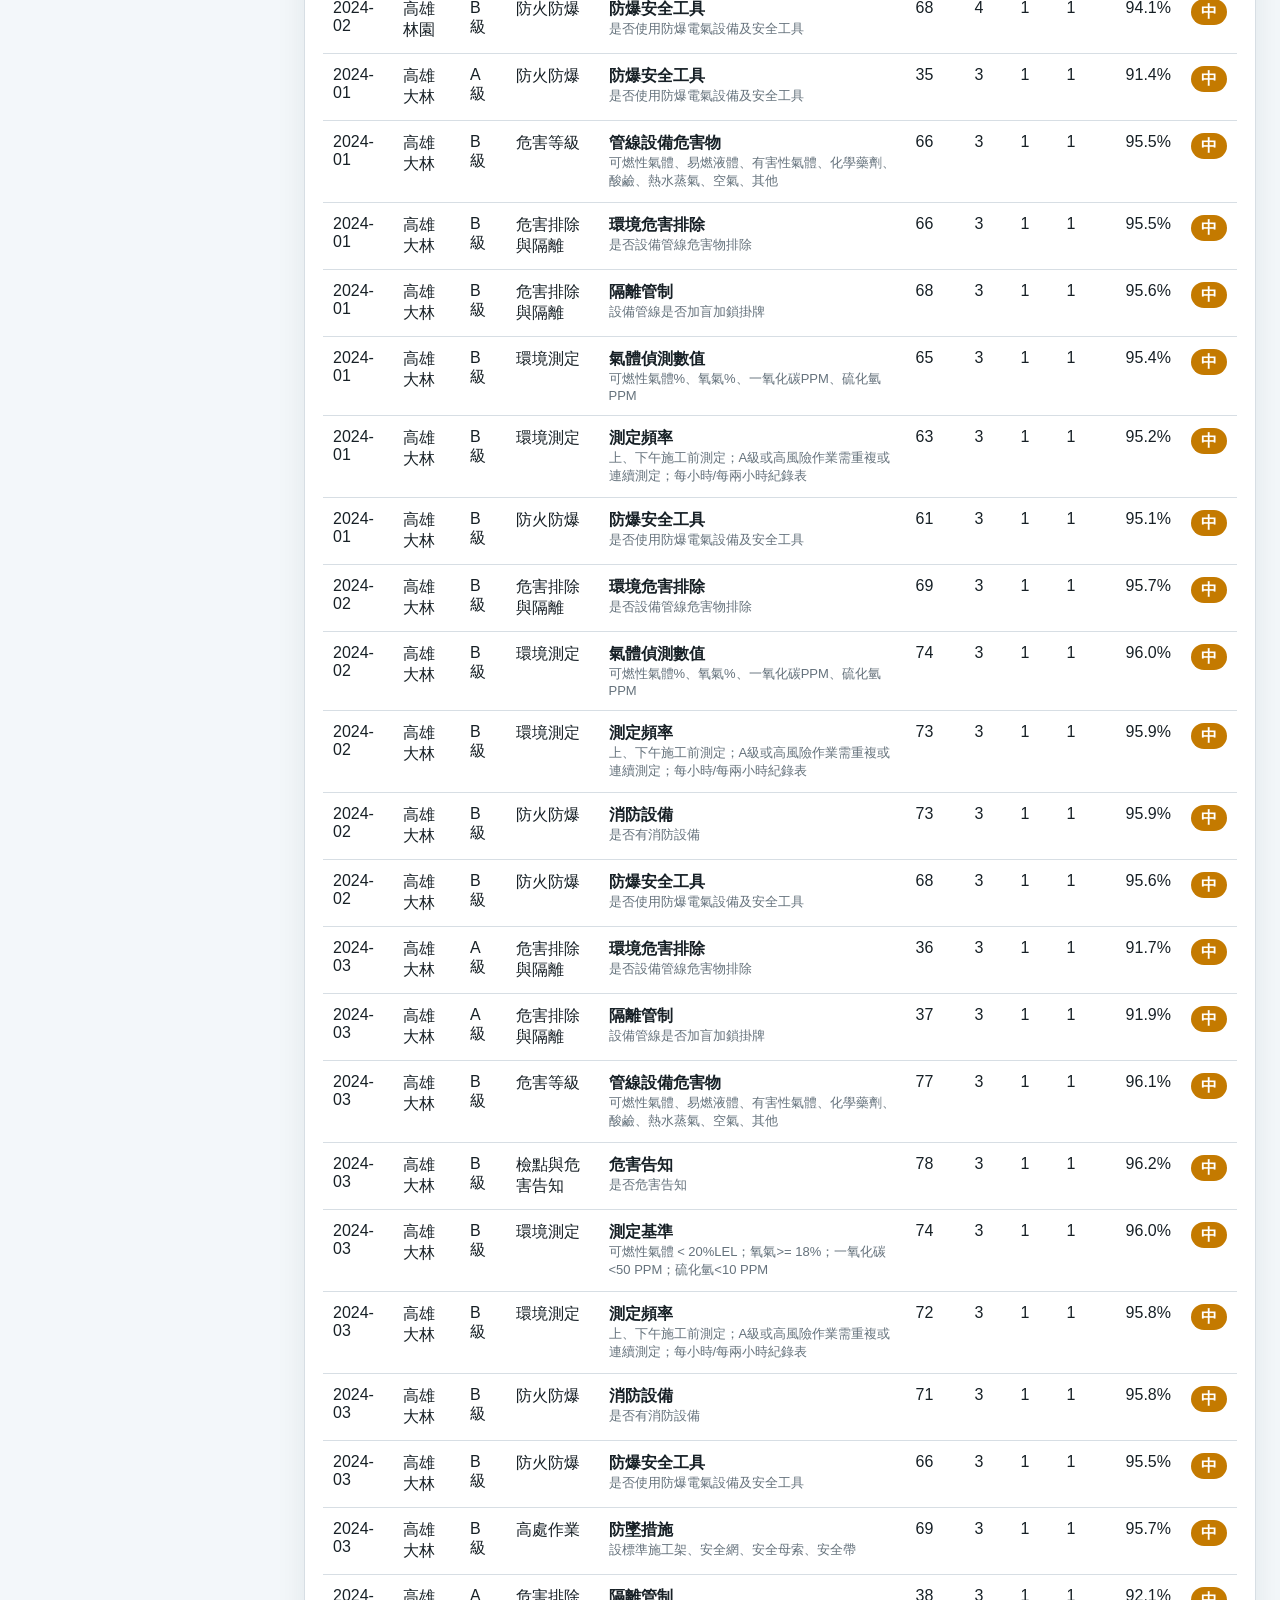
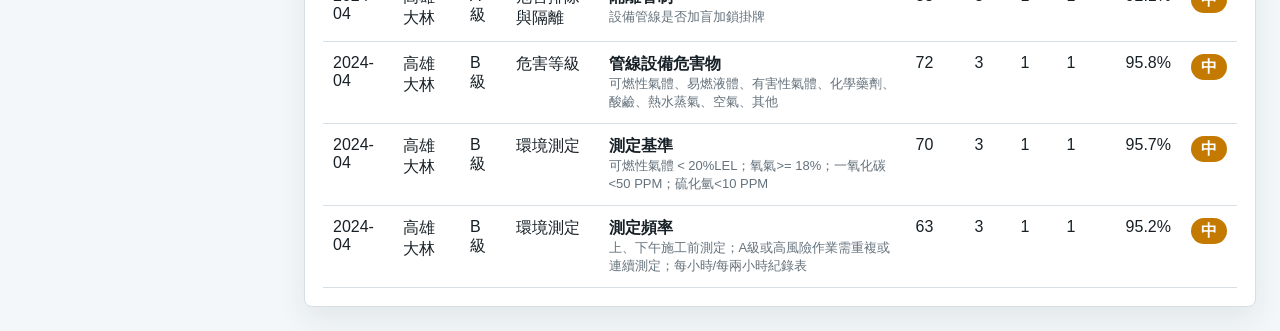
==== commit 0b1adc6a: "1150530" ====
--- a/index.html
+++ b/index.html
@@ -3,7 +3,7 @@
 <head>
   <meta charset="utf-8">
   <meta name="viewport" content="width=device-width, initial-scale=1">
-  <title>職安衛工作許可證查核儀表板</title>
+  <title>工作許可管制儀表板</title>
   <link rel="stylesheet" href="styles.css">
 </head>
 <body>
@@ -12,30 +12,30 @@
       <div class="brand">
         <div class="brand-mark">安</div>
         <div>
-          <p class="eyebrow">CPC OSH Dashboard</p>
-          <h1>工作許可證查核儀表板</h1>
+          <p class="eyebrow">Permit Control</p>
+          <h1>工作許可管制儀表板</h1>
         </div>
       </div>
       <nav>
         <a class="active" href="#overview">總覽</a>
-        <a href="#risk">風險排行</a>
-        <a href="#modules">核心模組</a>
-        <a href="#details">細部查核</a>
+        <a href="#environment">環境測定</a>
+        <a href="#indicators">管制項目</a>
+        <a href="#details">明細</a>
       </nav>
       <div class="status-panel">
         <span class="status-dot"></span>
         <div>
-          <strong>模擬資料</strong>
-          <p>5個廠區、3年逐月資料、10項共同核心查核模組。</p>
+          <strong>3年模擬資料</strong>
+          <p>依「工作許可管制項目」表格產生，涵蓋 5 個石化煉油廠。</p>
         </div>
       </div>
     </aside>
 
     <main>
-      <section class="topbar">
+      <section class="hero">
         <div>
           <p class="eyebrow">桃園、台中、嘉義、高雄大林、高雄林園</p>
-          <h2>工作許可證共同核心查核結果</h2>
+          <h2>工作許可與現場管制查核</h2>
         </div>
         <div class="topbar-actions">
           <button class="icon-button" id="resetFilters" title="重設篩選" aria-label="重設篩選">↺</button>
@@ -59,18 +59,9 @@
           </select>
         </label>
         <label>
-          核心模組
-          <select id="moduleFilter">
-            <option value="all">全部模組</option>
-          </select>
-        </label>
-        <label>
-          風險等級
-          <select id="riskFilter">
+          危害等級
+          <select id="hazardFilter">
             <option value="all">全部等級</option>
-            <option value="高">高</option>
-            <option value="中">中</option>
-            <option value="低">低</option>
           </select>
         </label>
       </section>
@@ -79,12 +70,12 @@
         <button class="metric-card active" data-metric="permits">
           <span>工作許可證</span>
           <strong id="metricPermits">0</strong>
-          <small>核准與執行件數</small>
+          <small>依廠區/月/危害等級彙總</small>
         </button>
         <button class="metric-card" data-metric="checks">
-          <span>查核項次</span>
+          <span>管制查核項次</span>
           <strong id="metricChecks">0</strong>
-          <small>核心模組查核總量</small>
+          <small>22項管制項目查核量</small>
         </button>
         <button class="metric-card" data-metric="passRate">
           <span>整體合格率</span>
@@ -94,27 +85,17 @@
         <button class="metric-card danger" data-metric="critical">
           <span>重大缺失</span>
           <strong id="metricCritical">0</strong>
-          <small>立即矯正或停工等級</small>
+          <small>需主管關注或立即矯正</small>
         </button>
         <button class="metric-card" data-metric="open">
           <span>未結案缺失</span>
           <strong id="metricOpen">0</strong>
-          <small>待改善或逾期追蹤</small>
+          <small>含待改善與逾期追蹤</small>
         </button>
-        <button class="metric-card" data-metric="gas">
-          <span>氣體偵測異常</span>
-          <strong id="metricGas">0</strong>
-          <small>LEL、氧氣或有害氣體</small>
-        </button>
-        <button class="metric-card" data-metric="hotWork">
-          <span>動火高風險缺失</span>
-          <strong id="metricHotWork">0</strong>
-          <small>看火、防火、電焊與氣瓶</small>
-        </button>
-        <button class="metric-card" data-metric="highWork">
-          <span>高處防墜缺失</span>
-          <strong id="metricHighWork">0</strong>
-          <small>施工架、安全帶、安全母索</small>
+        <button class="metric-card danger" data-metric="envAlerts">
+          <span>環境測定警示</span>
+          <strong id="metricEnvAlerts">0</strong>
+          <small>任一讀值不符基準</small>
         </button>
       </section>
 
@@ -123,13 +104,13 @@
           <div class="panel-header">
             <div>
               <p class="eyebrow" id="trendSubtitle">工作許可證</p>
-              <h3>3年逐月趨勢</h3>
+              <h3>月趨勢</h3>
             </div>
           </div>
           <canvas id="trendCanvas" width="900" height="320" aria-label="月趨勢圖"></canvas>
         </article>
 
-        <article class="panel" id="risk">
+        <article class="panel">
           <div class="panel-header">
             <div>
               <p class="eyebrow">管理優先順序</p>
@@ -142,29 +123,39 @@
         <article class="panel">
           <div class="panel-header">
             <div>
-              <p class="eyebrow">矯正追蹤</p>
-              <h3>缺失狀態</h3>
+              <p class="eyebrow">缺失追蹤</p>
+              <h3>改善狀態</h3>
             </div>
           </div>
           <div class="status-bars" id="statusBars"></div>
         </article>
       </section>
 
-      <section class="panel" id="modules">
+      <section class="panel" id="environment">
         <div class="panel-header">
           <div>
-            <p class="eyebrow">共同核心查核模組</p>
-            <h3>模組合格率與重大缺失</h3>
+            <p class="eyebrow">測定基準：可燃性氣體 &lt;20%LEL；氧氣 >=18%；CO &lt;50ppm；H2S &lt;10ppm</p>
+            <h3>環境測定讀值</h3>
           </div>
         </div>
-        <div class="module-grid" id="moduleGrid"></div>
+        <div class="gas-grid" id="gasGrid"></div>
+      </section>
+
+      <section class="panel" id="indicators">
+        <div class="panel-header">
+          <div>
+            <p class="eyebrow">依 Word 表格項目彙總</p>
+            <h3>指標與管制項目</h3>
+          </div>
+        </div>
+        <div class="indicator-grid" id="indicatorGrid"></div>
       </section>
 
       <section class="panel" id="details">
         <div class="panel-header">
           <div>
-            <p class="eyebrow">可下鑽細項</p>
-            <h3>查核項目明細</h3>
+            <p class="eyebrow">依風險分數排序，顯示前 100 筆</p>
+            <h3>管制項目明細</h3>
           </div>
         </div>
         <div class="table-wrap">
@@ -173,10 +164,11 @@
               <tr>
                 <th>月份</th>
                 <th>廠區</th>
-                <th>模組</th>
-                <th>查核項目</th>
+                <th>危害</th>
+                <th>指標</th>
+                <th>項目</th>
                 <th>查核數</th>
-                <th>缺失數</th>
+                <th>缺失</th>
                 <th>重大</th>
                 <th>未結案</th>
                 <th>合格率</th>
--- a/styles.css
+++ b/styles.css
@@ -1,15 +1,16 @@
 :root {
-  --bg: #f4f6f8;
+  --bg: #f3f7fa;
   --surface: #ffffff;
-  --surface-2: #edf2f5;
+  --surface-2: #eef5f6;
   --ink: #172026;
   --muted: #65727c;
   --line: #d7dee4;
-  --teal: #047c7a;
+  --teal: #008c95;
   --blue: #2364aa;
-  --amber: #b36b00;
-  --red: #ba2d2d;
+  --amber: #c47a00;
+  --red: #d72638;
   --green: #247a3d;
+  --violet: #6554c0;
   --shadow: 0 12px 30px rgba(23, 32, 38, 0.08);
 }
 
@@ -46,7 +47,9 @@
   height: 100vh;
   padding: 24px;
   color: #eef7f6;
-  background: #11363b;
+  background:
+    linear-gradient(180deg, rgba(0, 140, 149, 0.24), transparent 28%),
+    #0c2f35;
   display: flex;
   flex-direction: column;
   gap: 28px;
@@ -138,7 +141,7 @@
   gap: 18px;
 }
 
-.topbar,
+.hero,
 .filters,
 .panel,
 .metric-card {
@@ -147,21 +150,24 @@
   box-shadow: var(--shadow);
 }
 
-.topbar {
+.hero {
   display: flex;
   justify-content: space-between;
   gap: 16px;
   align-items: center;
-  padding: 22px;
-  border-radius: 8px;
-}
-
-.topbar .eyebrow,
+  padding: 26px;
+  border-radius: 8px;
+  background:
+    radial-gradient(circle at 85% 0%, rgba(0, 140, 149, 0.16), transparent 34%),
+    linear-gradient(135deg, #ffffff, #f6fbfc);
+}
+
+.hero .eyebrow,
 .panel .eyebrow {
   color: var(--muted);
 }
 
-.topbar h2 {
+.hero h2 {
   font-size: clamp(24px, 3vw, 34px);
 }
 
@@ -195,7 +201,7 @@
 
 .filters {
   display: grid;
-  grid-template-columns: repeat(5, minmax(150px, 1fr));
+  grid-template-columns: repeat(4, minmax(150px, 1fr));
   gap: 14px;
   padding: 16px;
   border-radius: 8px;
@@ -222,12 +228,12 @@
 
 .summary-grid {
   display: grid;
-  grid-template-columns: repeat(4, minmax(0, 1fr));
+  grid-template-columns: repeat(6, minmax(0, 1fr));
   gap: 14px;
 }
 
 .metric-card {
-  min-height: 126px;
+  min-height: 138px;
   border-radius: 8px;
   padding: 16px;
   text-align: left;
@@ -254,6 +260,7 @@
 
 .metric-card.active {
   border-left-color: var(--teal);
+  transform: translateY(-2px);
 }
 
 .metric-card.danger.active {
@@ -323,7 +330,8 @@
 
 .status-bars,
 .plant-risk-list,
-.module-grid {
+.indicator-grid,
+.gas-grid {
   display: grid;
   gap: 12px;
 }
@@ -398,11 +406,11 @@
   background: linear-gradient(90deg, var(--amber), var(--red));
 }
 
-.module-grid {
-  grid-template-columns: repeat(5, minmax(180px, 1fr));
-}
-
-.module-card {
+.indicator-grid {
+  grid-template-columns: repeat(4, minmax(190px, 1fr));
+}
+
+.indicator-card {
   min-height: 132px;
   padding: 14px;
   border-radius: 8px;
@@ -415,27 +423,82 @@
   border-left: 5px solid var(--green);
 }
 
-.module-card span {
+.indicator-card span {
   color: var(--muted);
   font-size: 14px;
   font-weight: 700;
 }
 
-.module-card strong {
+.indicator-card strong {
   font-size: 30px;
 }
 
-.module-card small {
+.indicator-card small {
   color: var(--muted);
   line-height: 1.45;
 }
 
-.module-card.warn {
+.indicator-card.warn {
   border-left-color: var(--amber);
 }
 
-.module-card.bad {
+.indicator-card.bad {
   border-left-color: var(--red);
+}
+
+.gas-grid {
+  grid-template-columns: repeat(4, minmax(0, 1fr));
+}
+
+.gas-card {
+  min-height: 136px;
+  padding: 16px;
+  border: 1px solid var(--line);
+  border-radius: 8px;
+  background: linear-gradient(180deg, #ffffff, #f9fbfc);
+  display: grid;
+  gap: 8px;
+  border-left: 5px solid var(--green);
+}
+
+.gas-card span {
+  color: var(--muted);
+  font-weight: 800;
+}
+
+.gas-card strong {
+  font-size: 38px;
+  line-height: 1;
+}
+
+.gas-card small {
+  color: var(--muted);
+}
+
+.gas-card em {
+  width: fit-content;
+  padding: 4px 10px;
+  border-radius: 999px;
+  background: rgba(36, 122, 61, 0.12);
+  color: var(--green);
+  font-style: normal;
+  font-weight: 800;
+}
+
+.gas-card.alert {
+  border-color: rgba(215, 38, 56, 0.42);
+  border-left-color: var(--red);
+  background: linear-gradient(180deg, #fff, #fff4f5);
+  box-shadow: 0 12px 30px rgba(215, 38, 56, 0.12);
+}
+
+.gas-card.alert strong,
+.gas-card.alert em {
+  color: var(--red);
+}
+
+.gas-card.alert em {
+  background: rgba(215, 38, 56, 0.12);
 }
 
 .risk-badge {
@@ -510,7 +573,8 @@
 
   .filters,
   .summary-grid,
-  .module-grid {
+  .indicator-grid,
+  .gas-grid {
     grid-template-columns: repeat(2, minmax(0, 1fr));
   }
 }
@@ -521,7 +585,7 @@
     padding: 16px;
   }
 
-  .topbar,
+  .hero,
   .panel-header,
   .content-grid {
     display: grid;
@@ -533,12 +597,13 @@
 
   .filters,
   .summary-grid,
-  .module-grid,
+  .indicator-grid,
+  .gas-grid,
   nav {
     grid-template-columns: 1fr;
   }
 
-  .topbar h2 {
+  .hero h2 {
     font-size: 24px;
   }
 }
